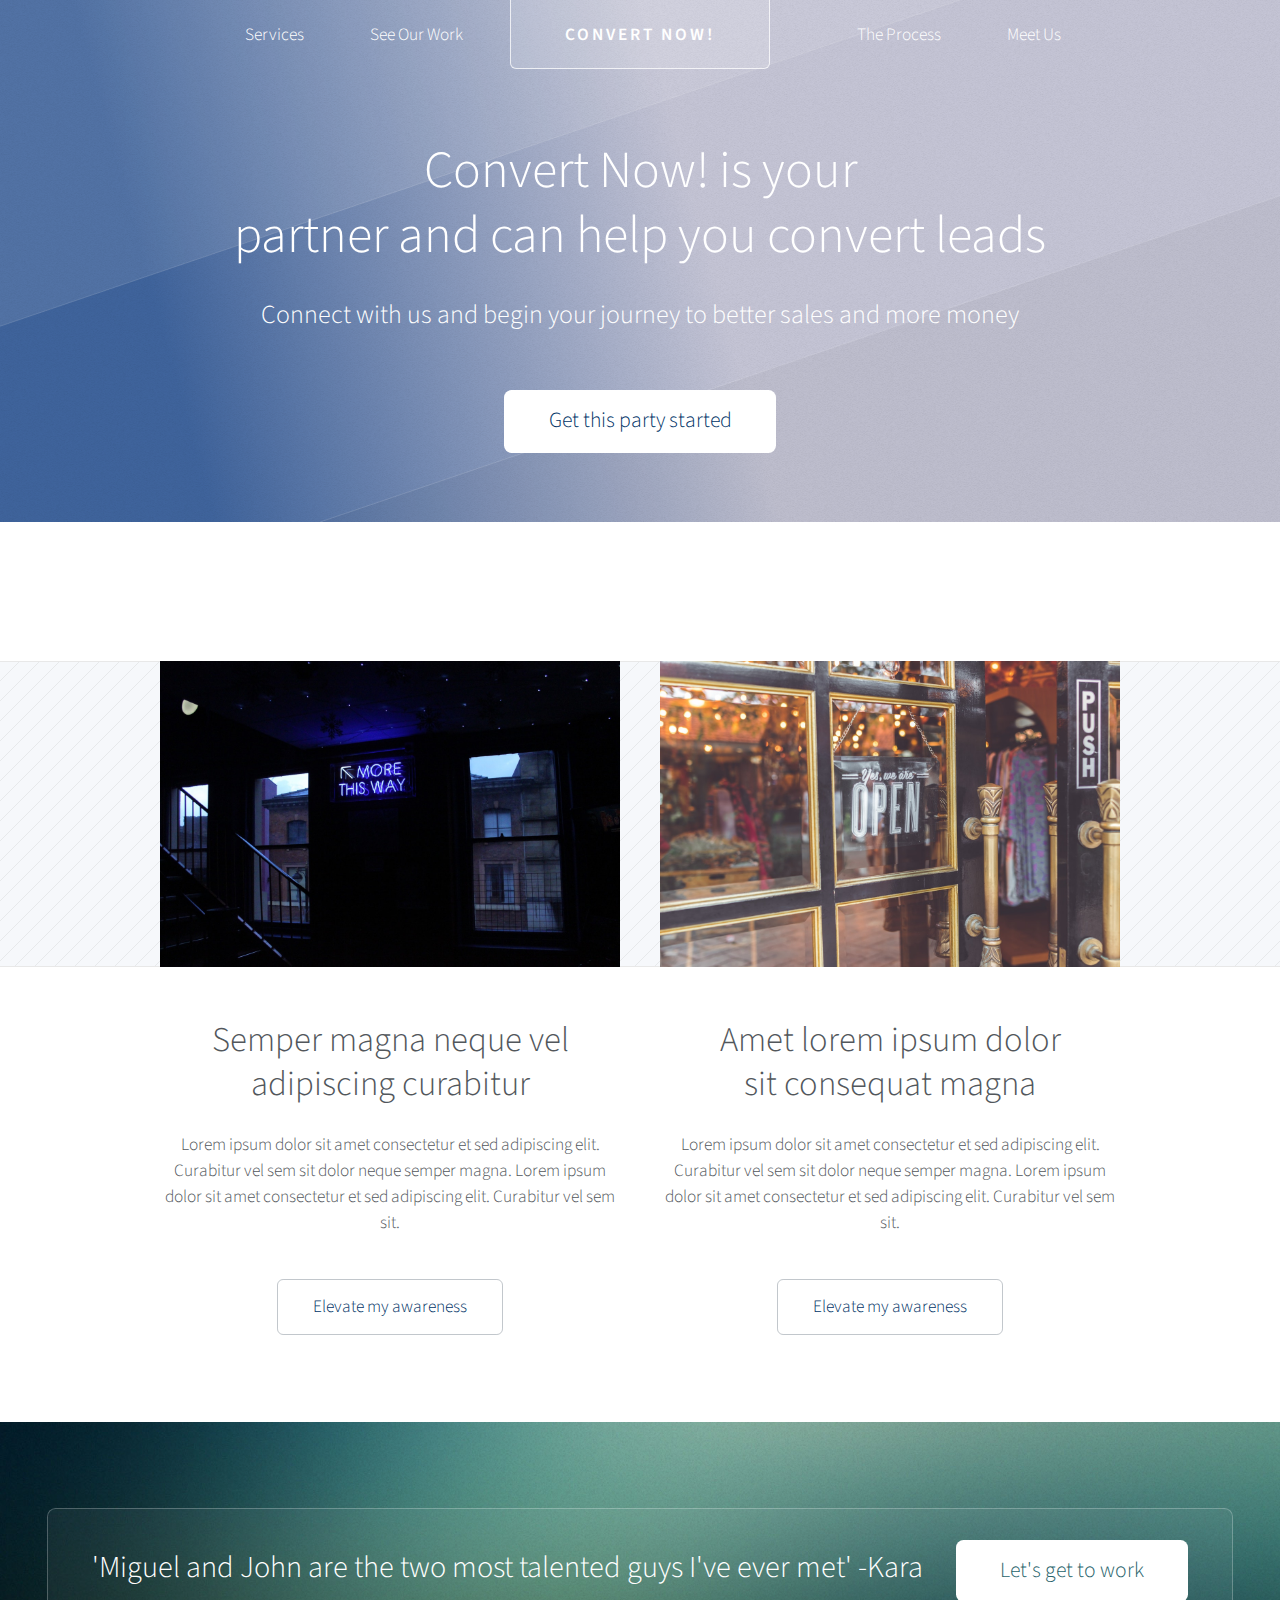
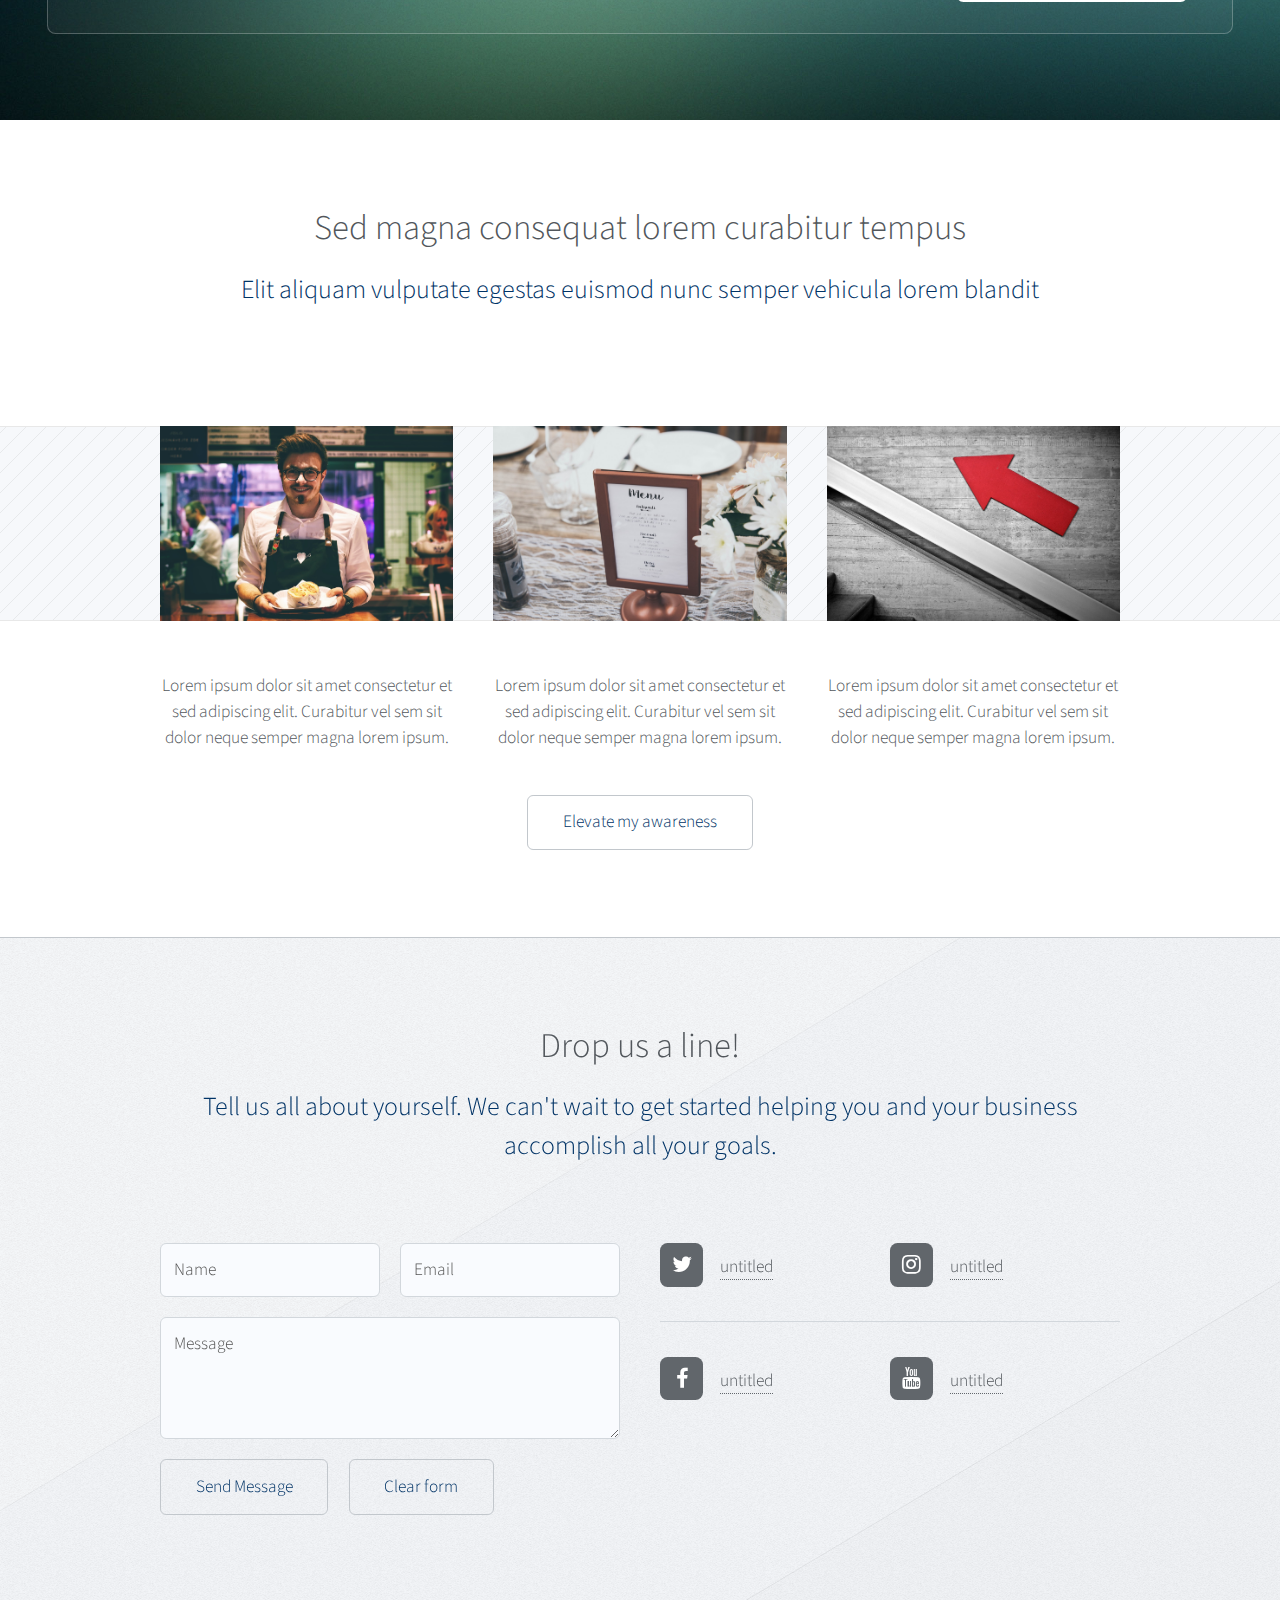
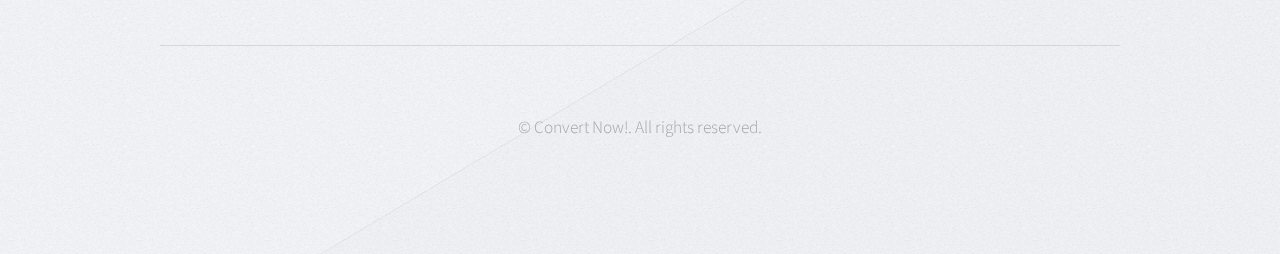
==== index.html @ 965464af "first commit" ====
<!DOCTYPE HTML>
<html>

<head>
	<title>Convert Now!</title>
	<meta charset="utf-8" />
	<meta name="viewport" content="width=device-width, initial-scale=1, user-scalable=no" />
	<link rel="stylesheet" href="assets/css/main.css" />
</head>

<body class="homepage is-preload">
	<div id="page-wrapper">

		<!-- Header -->
		<div id="header-wrapper">
			<div id="header" class="container">

				<!-- Logo -->
				<h1 id="logo"><a href="index.html">Convert Now!</a></h1>

				<!-- Nav -->
				<nav id="nav">
					<ul>
						<li>
							<a href="#">Services</a>
							<ul>
								<li><a href="#">Sales Intervention</a></li>
								<li><a href="#">Websites</a></li>
								<li><a href="#">Spanish Translation and Content</a></li>
								<li>
									<a href="#">Internet Marketing</a>
									<ul>
										<li><a href="#">SEO PPC</a></li>
										<li><a href="#">Google</a></li>
										<li><a href="#">Facebook</a></li>
										<li><a href="#">Instagram</a></li>
									</ul>
								<li><a href="#">Web Consulting</a></li>
						</li>
					</ul>
					</li>
					<li><a href="see-our-work.html">See Our Work</a></li>
					<li class="break"><a href="the-process.html">The Process</a></li>
					<li><a href="meet-us.html">Meet Us</a></li>
					</ul>
				</nav>
			</div>


			<!-- Hero -->
			<section id="hero" class="container">
				<header>
					<h2>Convert Now! is your
						<br />
						partner and can help you convert leads</h2>
				</header>
				<p>Connect with us and begin your journey to better sales and more money</p>
				<ul class="actions">
					<li><a href="#footer" class="button">Get this party started</a></li>
				</ul>
			</section>

		</div>

		<!-- Features 1 -->
		<div class="wrapper">
			<div class="container">
				<div class="row">
					<section class="col-6 col-12-narrower feature">
						<div class="image-wrapper first">
							<a href="#" class="image featured first"><img src="images/morethisway.jpeg" alt="" /></a>
						</div>
						<header>
							<h2>Semper magna neque vel<br />
								adipiscing curabitur</h2>
						</header>
						<p>Lorem ipsum dolor sit amet consectetur et sed adipiscing elit. Curabitur vel
							sem sit dolor neque semper magna. Lorem ipsum dolor sit amet consectetur et sed
							adipiscing elit. Curabitur vel sem sit.</p>
						<ul class="actions">
							<li><a href="#" class="button">Elevate my awareness</a></li>
						</ul>
					</section>
					<section class="col-6 col-12-narrower feature">
						<div class="image-wrapper">
							<a href="#" class="image featured"><img src="images/opensign.jpeg" alt="" /></a>
						</div>
						<header>
							<h2>Amet lorem ipsum dolor<br />
								sit consequat magna</h2>
						</header>
						<p>Lorem ipsum dolor sit amet consectetur et sed adipiscing elit. Curabitur vel
							sem sit dolor neque semper magna. Lorem ipsum dolor sit amet consectetur et sed
							adipiscing elit. Curabitur vel sem sit.</p>
						<ul class="actions">
							<li><a href="#" class="button">Elevate my awareness</a></li>
						</ul>
					</section>
				</div>
			</div>
		</div>

		<!-- Promo -->
		<div id="promo-wrapper">
			<section id="promo">
				<h2>'Miguel and John are the two most talented guys I've ever met' -Kara</h2>
				<a href="#footer" class="button">Let's get to work</a>
			</section>
		</div>

		<!-- Features 2 -->
		<div class="wrapper">
			<section class="container">
				<header class="major">
					<h2>Sed magna consequat lorem curabitur tempus</h2>
					<p>Elit aliquam vulputate egestas euismod nunc semper vehicula lorem blandit</p>
				</header>
				<div class="row features">
					<section class="col-4 col-12-narrower feature">
						<div class="image-wrapper first">
							<a href="#" class="image featured"><img src="images/waiter1.jpeg" alt="" /></a>
						</div>
						<p>Lorem ipsum dolor sit amet consectetur et sed adipiscing elit. Curabitur
							vel sem sit dolor neque semper magna lorem ipsum.</p>
					</section>
					<section class="col-4 col-12-narrower feature">
						<div class="image-wrapper">
							<a href="#" class="image featured"><img src="images/menu11.jpeg" alt="" /></a>
						</div>
						<p>Lorem ipsum dolor sit amet consectetur et sed adipiscing elit. Curabitur
							vel sem sit dolor neque semper magna lorem ipsum.</p>
					</section>
					<section class="col-4 col-12-narrower feature">
						<div class="image-wrapper">
							<a href="#" class="image featured"><img src="images/up222.jpeg" alt="" /></a>
						</div>
						<p>Lorem ipsum dolor sit amet consectetur et sed adipiscing elit. Curabitur
							vel sem sit dolor neque semper magna lorem ipsum.</p>
					</section>
				</div>
				<ul class="actions major">
					<li><a href="#" class="button">Elevate my awareness</a></li>
				</ul>
			</section>
		</div>

		<!-- Footer -->
		<div id="footer-wrapper">
			<div id="footer" class="container">
				<header class="major">
					<h2>Drop us a line!</h2>
					<p>Tell us all about yourself. We can't wait to get started helping you and your business accomplish
						all your goals.</p>
				</header>
				<div class="row">
					<section class="col-6 col-12-narrower">
						<form method="post" action="#">
							<div class="row gtr-50">
								<div class="col-6 col-12-mobile">
									<input name="name" placeholder="Name" type="text" />
								</div>
								<div class="col-6 col-12-mobile">
									<input name="email" placeholder="Email" type="text" />
								</div>
								<div class="col-12">
									<textarea name="message" placeholder="Message"></textarea>
								</div>
								<div class="col-12">
									<ul class="actions">
										<li><input type="submit" value="Send Message" /></li>
										<li><input type="reset" value="Clear form" /></li>
									</ul>
								</div>
							</div>
						</form>
					</section>
					<section class="col-6 col-12-narrower">
						<div class="row gtr-0">
							<ul class="divided icons col-6 col-12-mobile">
								<li class="icon fa-twitter"><a href="#"><span
											class="extra">twitter.com/</span>untitled</a></li>
								<li class="icon fa-facebook"><a href="#"><span
											class="extra">facebook.com/</span>untitled</a></li>
							</ul>
							<ul class="divided icons col-6 col-12-mobile">
								<li class="icon fa-instagram"><a href="#"><span
											class="extra">instagram.com/</span>untitled</a></li>
								<li class="icon fa-youtube"><a href="#"><span
											class="extra">youtube.com/</span>untitled</a></li>
							</ul>
						</div>
					</section>
				</div>
			</div>
			<div id="copyright" class="container">
				<ul class="menu">
					<li>&copy; Convert Now!. All rights reserved.</li>
				</ul>
			</div>
		</div>

	</div>

	<!-- Scripts -->
	<script src="assets/js/jquery.min.js"></script>
	<script src="assets/js/jquery.dropotron.min.js"></script>
	<script src="assets/js/browser.min.js"></script>
	<script src="assets/js/breakpoints.min.js"></script>
	<script src="assets/js/util.js"></script>
	<script src="assets/js/main.js"></script>

</body>

</html>
---- assets/css/main.css ----
@import url("font-awesome.min.css");
@import url("https://fonts.googleapis.com/css?family=Source+Sans+Pro:300,300italic,400,400italic,600");


html, body, div, span, applet, object,
iframe, h1, h2, h3, h4, h5, h6, p, blockquote,
pre, a, abbr, acronym, address, big, cite,
code, del, dfn, em, img, ins, kbd, q, s, samp,
small, strike, strong, sub, sup, tt, var, b,
u, i, center, dl, dt, dd, ol, ul, li, fieldset,
form, label, legend, table, caption, tbody,
tfoot, thead, tr, th, td, article, aside,
canvas, details, embed, figure, figcaption,
footer, header, hgroup, menu, nav, output, ruby,
section, summary, time, mark, audio, video {
	margin: 0;
	padding: 0;
	border: 0;
	font-size: 100%;
	font: inherit;
	vertical-align: baseline;}

article, aside, details, figcaption, figure,
footer, header, hgroup, menu, nav, section {
	display: block;}

body {
	line-height: 1;
}

ol, ul {
	list-style: none;
}

blockquote, q {
	quotes: none;
}

	blockquote:before, blockquote:after, q:before, q:after {
		content: '';
		content: none;
	}

table {
	border-collapse: collapse;
	border-spacing: 0;
}

body {
	-webkit-text-size-adjust: none;
}

mark {
	background-color: transparent;
	color: inherit;
}

input::-moz-focus-inner {
	border: 0;
	padding: 0;
}

input, select, textarea {
	-moz-appearance: none;
	-webkit-appearance: none;
	-ms-appearance: none;
	appearance: none;
}

/* Basic */

	@-ms-viewport {
		width: device-width;
	}

	html {
		box-sizing: border-box;
	}

	*, *:before, *:after {
		box-sizing: inherit;
	}

	body {
		background: #f5f7fa;
		font-family: 'Source Sans Pro', sans-serif;
		font-weight: 300;
		color: #52575c;
		line-height: 1.75em;
		font-size: 14pt;
	}

		body.is-preload *, body.is-preload *:before, body.is-preload *:after {
			-moz-animation: none !important;
			-webkit-animation: none !important;
			-ms-animation: none !important;
			animation: none !important;
			-moz-transition: none !important;
			-webkit-transition: none !important;
			-ms-transition: none !important;
			transition: none !important;
		}

	input, textarea, select {
		font-family: 'Source Sans Pro', sans-serif;
		font-weight: 300;
		color: #52575c;
		line-height: 1.75em;
		font-size: 15pt;
	}

	h1, h2, h3, h4, h5, h6 {
		font-weight: 300;
		color: #52575c;
	}

	h1 a, h2 a, h3 a, h4 a, h5 a, h6 a {
		color: inherit;
		text-decoration: none;
	}

	h2 {
		font-size: 2em;
		line-height: 1.25em;
	}

	h3 {
		font-size: 1.5em;
		line-height: 1.5em;
	}

	a {
		-moz-transition: color 0.25s ease-in-out, border-color 0.25s ease-in-out, background-color 0.25s ease-in-out;
		-webkit-transition: color 0.25s ease-in-out, border-color 0.25s ease-in-out, background-color 0.25s ease-in-out;
		-ms-transition: color 0.25s ease-in-out, border-color 0.25s ease-in-out, background-color 0.25s ease-in-out;
		transition: color 0.25s ease-in-out, border-color 0.25s ease-in-out, background-color 0.25s ease-in-out;
		color: inherit;
		text-decoration: none;
		border-bottom: dotted 1px #62676c;
	}

		a:hover {
			color: #f35858;
			border-bottom-color: rgba(255, 255, 255, 0);
		}

	strong, b {
		font-weight: 400;
		color: #42474c;
	}

	em, i {
		font-style: italic;
	}

	sub {
		position: relative;
		top: 0.5em;
		font-size: 0.8em;
	}

	sup {
		position: relative;
		top: -0.5em;
		font-size: 0.8em;
	}

	hr {
		border: 0;
		border-top: solid 1px #c2c7cc;
	}

	blockquote {
		border-left: solid 0.5em #c2c7cc;
		padding: 1em 0 1em 2em;
		font-style: italic;
	}

	p, ul, ol, dl, table {
		margin-bottom: 1.5em;
	}

	br.clear {
		clear: both;
	}

	.features {
		margin-bottom: 1.5em;
	}

	.feature {
		text-align: center;
	}

/* Sections/Article */

	section, article {
		margin-bottom: 3em;
	}

	section > :last-child,
	article > :last-child,
	section:last-child,
	article:last-child {
		margin-bottom: 0;
	}

	.row > section, .row > article {
		margin-bottom: 0;
	}

	header {
		margin-bottom: 1.5em;
	}

		header > p {
			display: block;
			color: #003366;
			padding: 0.75em 0 1em 0;
			font-size: 1.5em;
			line-height: 1.5em;
		}

		header.major {
			text-align: center;
		}

/* Container */

	.container {
		margin: 0 auto;
		max-width: 100%;
		width: 1200px;
	}

		@media screen and (max-width: 1280px) {

			.container {
				width: 960px;
			}

		}

		@media screen and (max-width: 1080px) {

			.container {
				width: 100%;
			}

		}

		@media screen and (max-width: 820px) {

			.container {
				width: 100%;
			}

		}

		@media screen and (max-width: 736px) {

			.container {
				width: 100%;
			}

		}

		@media screen and (max-width: 480px) {

			.container {
				width: 100%;
			}

		}

/* Row */

	.row {
		display: flex;
		flex-wrap: wrap;
		box-sizing: border-box;
		align-items: stretch;
	}

		.row > * {
			box-sizing: border-box;
		}

		.row.gtr-uniform > * > :last-child {
			margin-bottom: 0;
		}

		.row.aln-left {
			justify-content: flex-start;
		}

		.row.aln-center {
			justify-content: center;
		}

		.row.aln-right {
			justify-content: flex-end;
		}

		.row.aln-top {
			align-items: flex-start;
		}

		.row.aln-middle {
			align-items: center;
		}

		.row.aln-bottom {
			align-items: flex-end;
		}

		.row > .imp {
			order: -1;
		}

		.row > .col-1 {
			width: 8.3333333333%;
		}

		.row > .off-1 {
			margin-left: 8.3333333333%;
		}

		.row > .col-2 {
			width: 16.6666666667%;
		}

		.row > .off-2 {
			margin-left: 16.6666666667%;
		}

		.row > .col-3 {
			width: 25%;
		}

		.row > .off-3 {
			margin-left: 25%;
		}

		.row > .col-4 {
			width: 33.3333333333%;
		}

		.row > .off-4 {
			margin-left: 33.3333333333%;
		}

		.row > .col-5 {
			width: 41.6666666667%;
		}

		.row > .off-5 {
			margin-left: 41.6666666667%;
		}

		.row > .col-6 {
			width: 50%;
		}

		.row > .off-6 {
			margin-left: 50%;
		}

		.row > .col-7 {
			width: 58.3333333333%;
		}

		.row > .off-7 {
			margin-left: 58.3333333333%;
		}

		.row > .col-8 {
			width: 66.6666666667%;
		}

		.row > .off-8 {
			margin-left: 66.6666666667%;
		}

		.row > .col-9 {
			width: 75%;
		}

		.row > .off-9 {
			margin-left: 75%;
		}

		.row > .col-10 {
			width: 83.3333333333%;
		}

		.row > .off-10 {
			margin-left: 83.3333333333%;
		}

		.row > .col-11 {
			width: 91.6666666667%;
		}

		.row > .off-11 {
			margin-left: 91.6666666667%;
		}

		.row > .col-12 {
			width: 100%;
		}

		.row > .off-12 {
			margin-left: 100%;
		}

		.row.gtr-0 {
			margin-top: 0px;
			margin-left: 0px;
		}

			.row.gtr-0 > * {
				padding: 0px 0 0 0px;
			}

			.row.gtr-0.gtr-uniform {
				margin-top: 0px;
			}

				.row.gtr-0.gtr-uniform > * {
					padding-top: 0px;
				}

		.row.gtr-25 {
			margin-top: -12.5px;
			margin-left: -12.5px;
		}

			.row.gtr-25 > * {
				padding: 12.5px 0 0 12.5px;
			}

			.row.gtr-25.gtr-uniform {
				margin-top: -12.5px;
			}

				.row.gtr-25.gtr-uniform > * {
					padding-top: 12.5px;
				}

		.row.gtr-50 {
			margin-top: -25px;
			margin-left: -25px;
		}

			.row.gtr-50 > * {
				padding: 25px 0 0 25px;
			}

			.row.gtr-50.gtr-uniform {
				margin-top: -25px;
			}

				.row.gtr-50.gtr-uniform > * {
					padding-top: 25px;
				}

		.row {
			margin-top: -50px;
			margin-left: -50px;
		}

			.row > * {
				padding: 50px 0 0 50px;
			}

			.row.gtr-uniform {
				margin-top: -50px;
			}

				.row.gtr-uniform > * {
					padding-top: 50px;
				}

		.row.gtr-150 {
			margin-top: -75px;
			margin-left: -75px;
		}

			.row.gtr-150 > * {
				padding: 75px 0 0 75px;
			}

			.row.gtr-150.gtr-uniform {
				margin-top: -75px;
			}

				.row.gtr-150.gtr-uniform > * {
					padding-top: 75px;
				}

		.row.gtr-200 {
			margin-top: -100px;
			margin-left: -100px;
		}

			.row.gtr-200 > * {
				padding: 100px 0 0 100px;
			}

			.row.gtr-200.gtr-uniform {
				margin-top: -100px;
			}

				.row.gtr-200.gtr-uniform > * {
					padding-top: 100px;
				}

		@media screen and (max-width: 1280px) {

			.row {
				display: flex;
				flex-wrap: wrap;
				box-sizing: border-box;
				align-items: stretch;
			}

				.row > * {
					box-sizing: border-box;
				}

				.row.gtr-uniform > * > :last-child {
					margin-bottom: 0;
				}

				.row.aln-left {
					justify-content: flex-start;
				}

				.row.aln-center {
					justify-content: center;
				}

				.row.aln-right {
					justify-content: flex-end;
				}

				.row.aln-top {
					align-items: flex-start;
				}

				.row.aln-middle {
					align-items: center;
				}

				.row.aln-bottom {
					align-items: flex-end;
				}

				.row > .imp-normal {
					order: -1;
				}

				.row > .col-1-normal {
					width: 8.3333333333%;
				}

				.row > .off-1-normal {
					margin-left: 8.3333333333%;
				}

				.row > .col-2-normal {
					width: 16.6666666667%;
				}

				.row > .off-2-normal {
					margin-left: 16.6666666667%;
				}

				.row > .col-3-normal {
					width: 25%;
				}

				.row > .off-3-normal {
					margin-left: 25%;
				}

				.row > .col-4-normal {
					width: 33.3333333333%;
				}

				.row > .off-4-normal {
					margin-left: 33.3333333333%;
				}

				.row > .col-5-normal {
					width: 41.6666666667%;
				}

				.row > .off-5-normal {
					margin-left: 41.6666666667%;
				}

				.row > .col-6-normal {
					width: 50%;
				}

				.row > .off-6-normal {
					margin-left: 50%;
				}

				.row > .col-7-normal {
					width: 58.3333333333%;
				}

				.row > .off-7-normal {
					margin-left: 58.3333333333%;
				}

				.row > .col-8-normal {
					width: 66.6666666667%;
				}

				.row > .off-8-normal {
					margin-left: 66.6666666667%;
				}

				.row > .col-9-normal {
					width: 75%;
				}

				.row > .off-9-normal {
					margin-left: 75%;
				}

				.row > .col-10-normal {
					width: 83.3333333333%;
				}

				.row > .off-10-normal {
					margin-left: 83.3333333333%;
				}

				.row > .col-11-normal {
					width: 91.6666666667%;
				}

				.row > .off-11-normal {
					margin-left: 91.6666666667%;
				}

				.row > .col-12-normal {
					width: 100%;
				}

				.row > .off-12-normal {
					margin-left: 100%;
				}

				.row.gtr-0 {
					margin-top: 0px;
					margin-left: 0px;
				}

					.row.gtr-0 > * {
						padding: 0px 0 0 0px;
					}

					.row.gtr-0.gtr-uniform {
						margin-top: 0px;
					}

						.row.gtr-0.gtr-uniform > * {
							padding-top: 0px;
						}

				.row.gtr-25 {
					margin-top: -10px;
					margin-left: -10px;
				}

					.row.gtr-25 > * {
						padding: 10px 0 0 10px;
					}

					.row.gtr-25.gtr-uniform {
						margin-top: -10px;
					}

						.row.gtr-25.gtr-uniform > * {
							padding-top: 10px;
						}

				.row.gtr-50 {
					margin-top: -20px;
					margin-left: -20px;
				}

					.row.gtr-50 > * {
						padding: 20px 0 0 20px;
					}

					.row.gtr-50.gtr-uniform {
						margin-top: -20px;
					}

						.row.gtr-50.gtr-uniform > * {
							padding-top: 20px;
						}

				.row {
					margin-top: -40px;
					margin-left: -40px;
				}

					.row > * {
						padding: 40px 0 0 40px;
					}

					.row.gtr-uniform {
						margin-top: -40px;
					}

						.row.gtr-uniform > * {
							padding-top: 40px;
						}

				.row.gtr-150 {
					margin-top: -60px;
					margin-left: -60px;
				}

					.row.gtr-150 > * {
						padding: 60px 0 0 60px;
					}

					.row.gtr-150.gtr-uniform {
						margin-top: -60px;
					}

						.row.gtr-150.gtr-uniform > * {
							padding-top: 60px;
						}

				.row.gtr-200 {
					margin-top: -80px;
					margin-left: -80px;
				}

					.row.gtr-200 > * {
						padding: 80px 0 0 80px;
					}

					.row.gtr-200.gtr-uniform {
						margin-top: -80px;
					}

						.row.gtr-200.gtr-uniform > * {
							padding-top: 80px;
						}

		}

		@media screen and (max-width: 1080px) {

			.row {
				display: flex;
				flex-wrap: wrap;
				box-sizing: border-box;
				align-items: stretch;
			}

				.row > * {
					box-sizing: border-box;
				}

				.row.gtr-uniform > * > :last-child {
					margin-bottom: 0;
				}

				.row.aln-left {
					justify-content: flex-start;
				}

				.row.aln-center {
					justify-content: center;
				}

				.row.aln-right {
					justify-content: flex-end;
				}

				.row.aln-top {
					align-items: flex-start;
				}

				.row.aln-middle {
					align-items: center;
				}

				.row.aln-bottom {
					align-items: flex-end;
				}

				.row > .imp-narrow {
					order: -1;
				}

				.row > .col-1-narrow {
					width: 8.3333333333%;
				}

				.row > .off-1-narrow {
					margin-left: 8.3333333333%;
				}

				.row > .col-2-narrow {
					width: 16.6666666667%;
				}

				.row > .off-2-narrow {
					margin-left: 16.6666666667%;
				}

				.row > .col-3-narrow {
					width: 25%;
				}

				.row > .off-3-narrow {
					margin-left: 25%;
				}

				.row > .col-4-narrow {
					width: 33.3333333333%;
				}

				.row > .off-4-narrow {
					margin-left: 33.3333333333%;
				}

				.row > .col-5-narrow {
					width: 41.6666666667%;
				}

				.row > .off-5-narrow {
					margin-left: 41.6666666667%;
				}

				.row > .col-6-narrow {
					width: 50%;
				}

				.row > .off-6-narrow {
					margin-left: 50%;
				}

				.row > .col-7-narrow {
					width: 58.3333333333%;
				}

				.row > .off-7-narrow {
					margin-left: 58.3333333333%;
				}

				.row > .col-8-narrow {
					width: 66.6666666667%;
				}

				.row > .off-8-narrow {
					margin-left: 66.6666666667%;
				}

				.row > .col-9-narrow {
					width: 75%;
				}

				.row > .off-9-narrow {
					margin-left: 75%;
				}

				.row > .col-10-narrow {
					width: 83.3333333333%;
				}

				.row > .off-10-narrow {
					margin-left: 83.3333333333%;
				}

				.row > .col-11-narrow {
					width: 91.6666666667%;
				}

				.row > .off-11-narrow {
					margin-left: 91.6666666667%;
				}

				.row > .col-12-narrow {
					width: 100%;
				}

				.row > .off-12-narrow {
					margin-left: 100%;
				}

				.row.gtr-0 {
					margin-top: 0px;
					margin-left: 0px;
				}

					.row.gtr-0 > * {
						padding: 0px 0 0 0px;
					}

					.row.gtr-0.gtr-uniform {
						margin-top: 0px;
					}

						.row.gtr-0.gtr-uniform > * {
							padding-top: 0px;
						}

				.row.gtr-25 {
					margin-top: -10px;
					margin-left: -10px;
				}

					.row.gtr-25 > * {
						padding: 10px 0 0 10px;
					}

					.row.gtr-25.gtr-uniform {
						margin-top: -10px;
					}

						.row.gtr-25.gtr-uniform > * {
							padding-top: 10px;
						}

				.row.gtr-50 {
					margin-top: -20px;
					margin-left: -20px;
				}

					.row.gtr-50 > * {
						padding: 20px 0 0 20px;
					}

					.row.gtr-50.gtr-uniform {
						margin-top: -20px;
					}

						.row.gtr-50.gtr-uniform > * {
							padding-top: 20px;
						}

				.row {
					margin-top: -40px;
					margin-left: -40px;
				}

					.row > * {
						padding: 40px 0 0 40px;
					}

					.row.gtr-uniform {
						margin-top: -40px;
					}

						.row.gtr-uniform > * {
							padding-top: 40px;
						}

				.row.gtr-150 {
					margin-top: -60px;
					margin-left: -60px;
				}

					.row.gtr-150 > * {
						padding: 60px 0 0 60px;
					}

					.row.gtr-150.gtr-uniform {
						margin-top: -60px;
					}

						.row.gtr-150.gtr-uniform > * {
							padding-top: 60px;
						}

				.row.gtr-200 {
					margin-top: -80px;
					margin-left: -80px;
				}

					.row.gtr-200 > * {
						padding: 80px 0 0 80px;
					}

					.row.gtr-200.gtr-uniform {
						margin-top: -80px;
					}

						.row.gtr-200.gtr-uniform > * {
							padding-top: 80px;
						}

		}

		@media screen and (max-width: 820px) {

			.row {
				display: flex;
				flex-wrap: wrap;
				box-sizing: border-box;
				align-items: stretch;
			}

				.row > * {
					box-sizing: border-box;
				}

				.row.gtr-uniform > * > :last-child {
					margin-bottom: 0;
				}

				.row.aln-left {
					justify-content: flex-start;
				}

				.row.aln-center {
					justify-content: center;
				}

				.row.aln-right {
					justify-content: flex-end;
				}

				.row.aln-top {
					align-items: flex-start;
				}

				.row.aln-middle {
					align-items: center;
				}

				.row.aln-bottom {
					align-items: flex-end;
				}

				.row > .imp-narrower {
					order: -1;
				}

				.row > .col-1-narrower {
					width: 8.3333333333%;
				}

				.row > .off-1-narrower {
					margin-left: 8.3333333333%;
				}

				.row > .col-2-narrower {
					width: 16.6666666667%;
				}

				.row > .off-2-narrower {
					margin-left: 16.6666666667%;
				}

				.row > .col-3-narrower {
					width: 25%;
				}

				.row > .off-3-narrower {
					margin-left: 25%;
				}

				.row > .col-4-narrower {
					width: 33.3333333333%;
				}

				.row > .off-4-narrower {
					margin-left: 33.3333333333%;
				}

				.row > .col-5-narrower {
					width: 41.6666666667%;
				}

				.row > .off-5-narrower {
					margin-left: 41.6666666667%;
				}

				.row > .col-6-narrower {
					width: 50%;
				}

				.row > .off-6-narrower {
					margin-left: 50%;
				}

				.row > .col-7-narrower {
					width: 58.3333333333%;
				}

				.row > .off-7-narrower {
					margin-left: 58.3333333333%;
				}

				.row > .col-8-narrower {
					width: 66.6666666667%;
				}

				.row > .off-8-narrower {
					margin-left: 66.6666666667%;
				}

				.row > .col-9-narrower {
					width: 75%;
				}

				.row > .off-9-narrower {
					margin-left: 75%;
				}

				.row > .col-10-narrower {
					width: 83.3333333333%;
				}

				.row > .off-10-narrower {
					margin-left: 83.3333333333%;
				}

				.row > .col-11-narrower {
					width: 91.6666666667%;
				}

				.row > .off-11-narrower {
					margin-left: 91.6666666667%;
				}

				.row > .col-12-narrower {
					width: 100%;
				}

				.row > .off-12-narrower {
					margin-left: 100%;
				}

				.row.gtr-0 {
					margin-top: 0px;
					margin-left: 0px;
				}

					.row.gtr-0 > * {
						padding: 0px 0 0 0px;
					}

					.row.gtr-0.gtr-uniform {
						margin-top: 0px;
					}

						.row.gtr-0.gtr-uniform > * {
							padding-top: 0px;
						}

				.row.gtr-25 {
					margin-top: -7.5px;
					margin-left: -7.5px;
				}

					.row.gtr-25 > * {
						padding: 7.5px 0 0 7.5px;
					}

					.row.gtr-25.gtr-uniform {
						margin-top: -7.5px;
					}

						.row.gtr-25.gtr-uniform > * {
							padding-top: 7.5px;
						}

				.row.gtr-50 {
					margin-top: -15px;
					margin-left: -15px;
				}

					.row.gtr-50 > * {
						padding: 15px 0 0 15px;
					}

					.row.gtr-50.gtr-uniform {
						margin-top: -15px;
					}

						.row.gtr-50.gtr-uniform > * {
							padding-top: 15px;
						}

				.row {
					margin-top: -30px;
					margin-left: -30px;
				}

					.row > * {
						padding: 30px 0 0 30px;
					}

					.row.gtr-uniform {
						margin-top: -30px;
					}

						.row.gtr-uniform > * {
							padding-top: 30px;
						}

				.row.gtr-150 {
					margin-top: -45px;
					margin-left: -45px;
				}

					.row.gtr-150 > * {
						padding: 45px 0 0 45px;
					}

					.row.gtr-150.gtr-uniform {
						margin-top: -45px;
					}

						.row.gtr-150.gtr-uniform > * {
							padding-top: 45px;
						}

				.row.gtr-200 {
					margin-top: -60px;
					margin-left: -60px;
				}

					.row.gtr-200 > * {
						padding: 60px 0 0 60px;
					}

					.row.gtr-200.gtr-uniform {
						margin-top: -60px;
					}

						.row.gtr-200.gtr-uniform > * {
							padding-top: 60px;
						}

		}

		@media screen and (max-width: 736px) {

			.row {
				display: flex;
				flex-wrap: wrap;
				box-sizing: border-box;
				align-items: stretch;
			}

				.row > * {
					box-sizing: border-box;
				}

				.row.gtr-uniform > * > :last-child {
					margin-bottom: 0;
				}

				.row.aln-left {
					justify-content: flex-start;
				}

				.row.aln-center {
					justify-content: center;
				}

				.row.aln-right {
					justify-content: flex-end;
				}

				.row.aln-top {
					align-items: flex-start;
				}

				.row.aln-middle {
					align-items: center;
				}

				.row.aln-bottom {
					align-items: flex-end;
				}

				.row > .imp-mobile {
					order: -1;
				}

				.row > .col-1-mobile {
					width: 8.3333333333%;
				}

				.row > .off-1-mobile {
					margin-left: 8.3333333333%;
				}

				.row > .col-2-mobile {
					width: 16.6666666667%;
				}

				.row > .off-2-mobile {
					margin-left: 16.6666666667%;
				}

				.row > .col-3-mobile {
					width: 25%;
				}

				.row > .off-3-mobile {
					margin-left: 25%;
				}

				.row > .col-4-mobile {
					width: 33.3333333333%;
				}

				.row > .off-4-mobile {
					margin-left: 33.3333333333%;
				}

				.row > .col-5-mobile {
					width: 41.6666666667%;
				}

				.row > .off-5-mobile {
					margin-left: 41.6666666667%;
				}

				.row > .col-6-mobile {
					width: 50%;
				}

				.row > .off-6-mobile {
					margin-left: 50%;
				}

				.row > .col-7-mobile {
					width: 58.3333333333%;
				}

				.row > .off-7-mobile {
					margin-left: 58.3333333333%;
				}

				.row > .col-8-mobile {
					width: 66.6666666667%;
				}

				.row > .off-8-mobile {
					margin-left: 66.6666666667%;
				}

				.row > .col-9-mobile {
					width: 75%;
				}

				.row > .off-9-mobile {
					margin-left: 75%;
				}

				.row > .col-10-mobile {
					width: 83.3333333333%;
				}

				.row > .off-10-mobile {
					margin-left: 83.3333333333%;
				}

				.row > .col-11-mobile {
					width: 91.6666666667%;
				}

				.row > .off-11-mobile {
					margin-left: 91.6666666667%;
				}

				.row > .col-12-mobile {
					width: 100%;
				}

				.row > .off-12-mobile {
					margin-left: 100%;
				}

				.row.gtr-0 {
					margin-top: 0px;
					margin-left: 0px;
				}

					.row.gtr-0 > * {
						padding: 0px 0 0 0px;
					}

					.row.gtr-0.gtr-uniform {
						margin-top: 0px;
					}

						.row.gtr-0.gtr-uniform > * {
							padding-top: 0px;
						}

				.row.gtr-25 {
					margin-top: -5px;
					margin-left: -5px;
				}

					.row.gtr-25 > * {
						padding: 5px 0 0 5px;
					}

					.row.gtr-25.gtr-uniform {
						margin-top: -5px;
					}

						.row.gtr-25.gtr-uniform > * {
							padding-top: 5px;
						}

				.row.gtr-50 {
					margin-top: -10px;
					margin-left: -10px;
				}

					.row.gtr-50 > * {
						padding: 10px 0 0 10px;
					}

					.row.gtr-50.gtr-uniform {
						margin-top: -10px;
					}

						.row.gtr-50.gtr-uniform > * {
							padding-top: 10px;
						}

				.row {
					margin-top: -20px;
					margin-left: -20px;
				}

					.row > * {
						padding: 20px 0 0 20px;
					}

					.row.gtr-uniform {
						margin-top: -20px;
					}

						.row.gtr-uniform > * {
							padding-top: 20px;
						}

				.row.gtr-150 {
					margin-top: -30px;
					margin-left: -30px;
				}

					.row.gtr-150 > * {
						padding: 30px 0 0 30px;
					}

					.row.gtr-150.gtr-uniform {
						margin-top: -30px;
					}

						.row.gtr-150.gtr-uniform > * {
							padding-top: 30px;
						}

				.row.gtr-200 {
					margin-top: -40px;
					margin-left: -40px;
				}

					.row.gtr-200 > * {
						padding: 40px 0 0 40px;
					}

					.row.gtr-200.gtr-uniform {
						margin-top: -40px;
					}

						.row.gtr-200.gtr-uniform > * {
							padding-top: 40px;
						}

		}

		@media screen and (max-width: 480px) {

			.row {
				display: flex;
				flex-wrap: wrap;
				box-sizing: border-box;
				align-items: stretch;
			}

				.row > * {
					box-sizing: border-box;
				}

				.row.gtr-uniform > * > :last-child {
					margin-bottom: 0;
				}

				.row.aln-left {
					justify-content: flex-start;
				}

				.row.aln-center {
					justify-content: center;
				}

				.row.aln-right {
					justify-content: flex-end;
				}

				.row.aln-top {
					align-items: flex-start;
				}

				.row.aln-middle {
					align-items: center;
				}

				.row.aln-bottom {
					align-items: flex-end;
				}

				.row > .imp-mobilep {
					order: -1;
				}

				.row > .col-1-mobilep {
					width: 8.3333333333%;
				}

				.row > .off-1-mobilep {
					margin-left: 8.3333333333%;
				}

				.row > .col-2-mobilep {
					width: 16.6666666667%;
				}

				.row > .off-2-mobilep {
					margin-left: 16.6666666667%;
				}

				.row > .col-3-mobilep {
					width: 25%;
				}

				.row > .off-3-mobilep {
					margin-left: 25%;
				}

				.row > .col-4-mobilep {
					width: 33.3333333333%;
				}

				.row > .off-4-mobilep {
					margin-left: 33.3333333333%;
				}

				.row > .col-5-mobilep {
					width: 41.6666666667%;
				}

				.row > .off-5-mobilep {
					margin-left: 41.6666666667%;
				}

				.row > .col-6-mobilep {
					width: 50%;
				}

				.row > .off-6-mobilep {
					margin-left: 50%;
				}

				.row > .col-7-mobilep {
					width: 58.3333333333%;
				}

				.row > .off-7-mobilep {
					margin-left: 58.3333333333%;
				}

				.row > .col-8-mobilep {
					width: 66.6666666667%;
				}

				.row > .off-8-mobilep {
					margin-left: 66.6666666667%;
				}

				.row > .col-9-mobilep {
					width: 75%;
				}

				.row > .off-9-mobilep {
					margin-left: 75%;
				}

				.row > .col-10-mobilep {
					width: 83.3333333333%;
				}

				.row > .off-10-mobilep {
					margin-left: 83.3333333333%;
				}

				.row > .col-11-mobilep {
					width: 91.6666666667%;
				}

				.row > .off-11-mobilep {
					margin-left: 91.6666666667%;
				}

				.row > .col-12-mobilep {
					width: 100%;
				}

				.row > .off-12-mobilep {
					margin-left: 100%;
				}

				.row.gtr-0 {
					margin-top: 0px;
					margin-left: 0px;
				}

					.row.gtr-0 > * {
						padding: 0px 0 0 0px;
					}

					.row.gtr-0.gtr-uniform {
						margin-top: 0px;
					}

						.row.gtr-0.gtr-uniform > * {
							padding-top: 0px;
						}

				.row.gtr-25 {
					margin-top: -5px;
					margin-left: -5px;
				}

					.row.gtr-25 > * {
						padding: 5px 0 0 5px;
					}

					.row.gtr-25.gtr-uniform {
						margin-top: -5px;
					}

						.row.gtr-25.gtr-uniform > * {
							padding-top: 5px;
						}

				.row.gtr-50 {
					margin-top: -10px;
					margin-left: -10px;
				}

					.row.gtr-50 > * {
						padding: 10px 0 0 10px;
					}

					.row.gtr-50.gtr-uniform {
						margin-top: -10px;
					}

						.row.gtr-50.gtr-uniform > * {
							padding-top: 10px;
						}

				.row {
					margin-top: -20px;
					margin-left: -20px;
				}

					.row > * {
						padding: 20px 0 0 20px;
					}

					.row.gtr-uniform {
						margin-top: -20px;
					}

						.row.gtr-uniform > * {
							padding-top: 20px;
						}

				.row.gtr-150 {
					margin-top: -30px;
					margin-left: -30px;
				}

					.row.gtr-150 > * {
						padding: 30px 0 0 30px;
					}

					.row.gtr-150.gtr-uniform {
						margin-top: -30px;
					}

						.row.gtr-150.gtr-uniform > * {
							padding-top: 30px;
						}

				.row.gtr-200 {
					margin-top: -40px;
					margin-left: -40px;
				}

					.row.gtr-200 > * {
						padding: 40px 0 0 40px;
					}

					.row.gtr-200.gtr-uniform {
						margin-top: -40px;
					}

						.row.gtr-200.gtr-uniform > * {
							padding-top: 40px;
						}

		}

/* Image */

	.image {
		-moz-transition: opacity 0.25s ease-in-out;
		-webkit-transition: opacity 0.25s ease-in-out;
		-ms-transition: opacity 0.25s ease-in-out;
		transition: opacity 0.25s ease-in-out;
		display: inline-block;
		outline: 0;
		border: 0;
	}

		.image img {
			display: block;
			width: 100%;
		}

		.image.fit {
			display: block;
			width: 100%;
		}

		.image.featured {
			display: block;
			width: 100%;
			margin: 3em 0 3em 0;
		}

		.image.left {
			float: left;
			margin: 0 2em 2em 0;
		}

		.image.centered {
			display: block;
			margin: 0 0 3em 0;
		}

			.image.centered img {
				margin: 0 auto;
				width: auto;
			}

	a.image:hover {
		opacity: 0.85;
	}

/* List */

	ul {
		list-style: disc;
		padding-left: 1em;
	}

		ul li {
			padding-left: 0.5em;
		}

	ol {
		list-style: decimal;
		padding-left: 1.25em;
	}

		ol li {
			padding-left: 0.25em;
		}

/* Actions */

	ul.actions {
		padding-top: 1em;
		list-style: none;
		padding-left: 0;
		color: #003366;
	}

		ul.actions.major {
			text-align: center;
		}

		ul.actions li {
			display: inline-block;
			margin-left: 1em;
			padding-left: 0;
		}

			ul.actions li:first-child {
				margin-left: 0;
			}

/* Divided */

	ul.divided {
		list-style: none;
		padding-left: 0;
	}

		ul.divided li {
			border-top: solid 1px #d2d7dc;
			padding-top: 2em;
			margin-top: 2em;
			padding-left: 0;
		}

			ul.divided li:first-child {
				padding-top: 0;
				margin-top: 0;
				border-top: 0;
			}

/* Icons */

	ul.icons {
		list-style: none;
		padding-left: 0;
	}

		ul.icons li {
			padding-left: 0;
		}

			ul.icons li:before {
				display: inline-block;
				color: #fff;
				background: #61666b;
				width: 2em;
				height: 2em;
				border-radius: 0.35em;
				text-align: center;
				line-height: 2em;
				margin-right: 0.75em;
			}

/* Menu */

	ul.menu {
		list-style: none;
		padding-left: 0;
	}

		ul.menu li {
			display: inline-block;
			border-left: solid 1px #d2d7dc;
			padding-left: 1em;
			margin-left: 1em;
		}

			ul.menu li:first-child {
				border-left: 0;
				padding-left: 0;
				margin-left: 0;
			}

/* Form */

	form .actions {
		padding-top: 0;
	}

	form label {
		display: block;
		font-weight: 300;
		color: #52575c;
		margin: 0 0 0.5em 0;
	}

	form input[type="text"],
	form input[type="email"],
	form input[type="password"],
	form select,
	form textarea {
		-moz-transition: background-color 0.25s ease-in-out;
		-webkit-transition: background-color 0.25s ease-in-out;
		-ms-transition: background-color 0.25s ease-in-out;
		transition: background-color 0.25s ease-in-out;
		-webkit-appearance: none;
		display: block;
		background: #f9fbfe;
		border: solid 1px #d2d7dc;
		border-radius: 0.35em;
		width: 100%;
		line-height: 1.5em;
		padding: 0.75em;
	}

		form input[type="text"]:focus,
		form input[type="email"]:focus,
		form input[type="password"]:focus,
		form select:focus,
		form textarea:focus {
			background: #fff;
		}

	form textarea {
		min-height: 7em;
	}

	form ::-webkit-input-placeholder {
		color: #555 !important;
	}

	form :-moz-placeholder {
		color: #555 !important;
	}

	form ::-moz-placeholder {
		color: #555 !important;
	}

	form :-ms-input-placeholder {
		color: #555 !important;
	}

	form ::-moz-focus-inner {
		border: 0;
	}

/* Table */

	table {
		width: 100%;
	}

		table.default {
			width: 100%;
		}

			table.default tbody tr {
				border-top: solid 1px #D2D7DC;
			}

				table.default tbody tr:nth-child(2n+1) {
					background: #f9fbfe;
				}

			table.default td {
				padding: 0.5em 1em 0.5em 1em;
			}

			table.default th {
				text-align: left;
				font-weight: 400;
				padding: 0.5em 1em 0.5em 1em;
			}

			table.default tfoot {
				border-top: solid 1px #D2D7DC;
			}

/* Button */

	input[type="button"],
	input[type="submit"],
	input[type="reset"],
	button,
	.button {
		-moz-transition: color 0.25s ease-in-out, border-color 0.25s ease-in-out, background-color 0.25s ease-in-out;
		-webkit-transition: color 0.25s ease-in-out, border-color 0.25s ease-in-out, background-color 0.25s ease-in-out;
		-ms-transition: color 0.25s ease-in-out, border-color 0.25s ease-in-out, background-color 0.25s ease-in-out;
		transition: color 0.25s ease-in-out, border-color 0.25s ease-in-out, background-color 0.25s ease-in-out;
		display: inline-block;
		color: inherit;
		background: none;
		text-decoration: none;
		border: solid 1px #c2c7cc;
		border-radius: 0.35em;
		padding: 0.8em 2em 0.8em 2em;
		cursor: pointer;
		outline: 0;
	}

		input[type="button"]:hover,
		input[type="submit"]:hover,
		input[type="reset"]:hover,
		button:hover,
		.button:hover {
			color: #;
			border-color: rgba(243, 88, 88, 0.5);
		}

/* Icons */

	.icon {
		text-decoration: none;
	}

		.icon:before {
			display: inline-block;
			font-family: FontAwesome;
			font-size: 1.25em;
			text-decoration: none;
			font-style: normal;
			font-weight: normal;
			line-height: 1;
			-webkit-font-smoothing: antialiased;
			-moz-osx-font-smoothing: grayscale;
		}

		.icon > .label {
			display: none;
		}

/* Wrappers */

	.wrapper {
		position: relative;
		background: #fff;
		overflow-x: hidden;
		padding: 6em 0 6em 0;
	}

	.image-wrapper {
		position: relative;
	}

		.image-wrapper .image {
			position: relative;
			z-index: 2;
		}

		.image-wrapper.first:before {
			content: '';
			display: block;
			width: 2000%;
			height: 100%;
			position: absolute;
			left: -1000%;
			top: 0;
			z-index: 1;
			box-shadow: inset 0px 0px 0px 1px #e8e8e8;
			background: #f6f8fb url("images/image-wrapper.svg");
		}

	#header-wrapper {
		position: relative;
		padding: 4em 0 2em 0;
		background-image: url("images/header.svg");
		background-image: url("images/overlay.png"), url("images/header.svg"), -moz-linear-gradient(75deg, #40659E 15%, #C7C7D8 55%);
		background-image: url("images/overlay.png"), url("images/header.svg"), -webkit-linear-gradient(75deg, #40659E 15%, #C7C7D8 55%);
		background-image: url("images/overlay.png"), url("images/header.svg"), -ms-linear-gradient(75deg, #40659E 15%, #C7C7D8 55%);
		background-image: url("images/overlay.png"), url("images/header.svg"), linear-gradient(75deg, #40659E 15%, #C7C7D8 55%);
		background-color: #003366;
		background-size: 100% 620%;
		background-size: 128px 128px, 100% 620%, auto;
		background-repeat: repeat, no-repeat, no-repeat;
	}

	.homepage #header-wrapper {
		padding: 10em 0 6em 0;
		background-size: 128px 128px, 100% 100%, auto;
	}

	#promo-wrapper {
		position: relative;
		background-image: url("images/overlay.png"), url("../../images/promo.jpg");
		background-size: 192px 192px, cover;
		background-position: top left, center center;
		color: #fff;
		text-align: center;
		padding: 6em 0 6em 0;
	}

	#footer-wrapper {
		-webkit-transform: translate3d(0, 0, 0);
		position: relative;
		border-top: solid 1px #c2c7cc;
		padding: 6em 0 6em 0;
		background-image: url("images/overlay.png"), url("images/footer.svg");
		background-size: 128px 128px,				100% 100%;
	}

/* Header */

	#logo {
		position: absolute;
		z-index: 1;
		top: 0;
		left: 50%;
		width: 15em;
		margin-left: -7.5em;
	}

		#logo a {
			display: block;
			width: 100%;
			height: 4em;
			line-height: 4em;
			background: rgba(255, 255, 255, 0.15);
			border: solid 1px;
			border-color: #fff;
			border-color: rgba(255, 255, 255, 0.75);
			border-top: 0;
			border-radius: 0 0 0.35em 0.35em;
			color: #fff;
			display: inline-block;
			font-weight: 600;
			letter-spacing: 3px;
			text-align: center;
			text-transform: uppercase;
		}

	#nav {
		text-align: center;
		position: absolute;
		top: 0;
		left: 0;
		width: 100%;
		height: 4em;
		line-height: 4em;
	}

		#nav > ul {
			margin: 0;
		}

			#nav > ul > li {
				display: inline-block;
				margin-left: 1em;
			}

				#nav > ul > li > ul {
					display: none;
				}

				#nav > ul > li > span, #nav > ul > li > a {
					color: #fff;
					text-decoration: none;
					outline: 0;
					border: 0;
					border: solid 1px rgba(255, 255, 255, 0);
					border-radius: 0.35em;
					padding: 0.3em 1em 0.3em 1em;
					-moz-transition: border-color 0.25s ease-in-out, background-color 0.25s ease-in-out;
					-webkit-transition: border-color 0.25s ease-in-out, background-color 0.25s ease-in-out;
					-o-transition: border-color 0.25s ease-in-out, background-color 0.25s ease-in-out;
					-ms-transition: border-color 0.25s ease-in-out, background-color 0.25s ease-in-out;
					transition: border-color 0.25s ease-in-out, background-color 0.25s ease-in-out;
				}

				#nav > ul > li.active > span, #nav > ul > li.active > a {
					border-color: rgba(255, 255, 255, 0.75);
					background-color: rgba(255, 255, 255, 0.15);
					color: #fff;
				}

				#nav > ul > li:first-child {
					margin-left: 0;
				}

				#nav > ul > li.break {
					margin-left: 20em;
				}

	.dropotron {
		text-align: left;
		line-height: 2em;
		border-radius: 0.35em;
		min-width: 12em;
		background: #fff;
		line-height: 1em;
		padding: 0.85em 0 0.85em 0;
		box-shadow: 0px 1px 3px 0px rgba(0, 0, 0, 0.25);
		margin-top: -0.8em;
		list-style: none;
	}

		.dropotron a, .dropotron span {
			display: block;
			padding: 0.65em 1em 0.65em 1em;
			border-top: solid 1px #e8e8e8;
			border-bottom: 0;
		}

		.dropotron li {
			padding-left: 0;
		}

			.dropotron li:first-child > a, .dropotron li:first-child > span {
				border-top: 0;
			}

			.dropotron li.active > a, .dropotron li.active > span {
				color: #f35858;
			}

		.dropotron.level-0 {
			font-size: 0.9em;
			margin-top: 0;
		}

			.dropotron.level-0:before {
				content: '';
				position: absolute;
				top: -1em;
				width: 1em;
				height: 1em;
				border-bottom: solid 0.5em #fff;
				border-left: solid 0.5em rgba(255, 255, 255, 0);
				border-right: solid 0.5em rgba(255, 255, 255, 0);
			}

			.dropotron.level-0.center:before {
				left: 50%;
				margin-left: -0.5em;
			}

			.dropotron.level-0.left:before {
				left: 1em;
			}

			.dropotron.level-0.right:before {
				right: 1em;
			}

/* Hero */

	#hero {
		position: relative;
		color: #fff;
		text-align: center;
		z-index: 1;
	}

		#hero h2 {
			color: #fff;
			font-size: 3em;
		}

		#hero strong {
			color: inherit;
		}

		#hero header > span {
			color: #fff;
		}

		#hero p {
			font-size: 1.5em;
			line-height: 1.5em;
		}

		#hero .button {
			background: #fff;
			border-color: rgba(255, 255, 255, 0);
			color: #003366;
			font-size: 1.25em;
		}

			#hero .button:hover {
				border-color: rgba(255, 255, 255, 0.75);
				background-color: rgba(255, 255, 255, 0.15);
				color: #fff;
			}

		#hero a {
			color: #fff;
			border-color: #fff;
			border-color: rgba(255, 255, 255, 0.5);
		}

			#hero a:hover {
				border-color: rgba(255, 255, 255, 0);
			}

/* Promo */

	#promo {
		background: rgba(255, 255, 255, 0.05);
		border: solid 1px rgba(255, 255, 255, 0.25);
		border-radius: 0.5em;
		padding: 1.75em 2.5em 1.75em 2.5em;
		display: inline-block;
		position: relative;
		z-index: 1;
	}

		#promo h2 {
			color: #fff;
			display: inline-block;
			margin-right: 1em;
			font-size: 1.75em;
		}

		#promo .button {
			background: #fff;
			border-color: rgba(255, 255, 255, 0);
			color: #27636B;
			font-size: 1.25em;
		}

			#promo .button:hover {
				border-color: rgba(255, 255, 255, 0.75);
				background-color: rgba(255, 255, 255, 0.15);
				color: #fff;
			}

/* Main */

	#main {
		padding-bottom: 4em;
	}

/* Sidebar */

	#sidebar section {
		border-top: solid 1px #d2d7dc;
		margin-top: 3em;
		padding-top: 3em;
	}

		#sidebar section:first-child {
			border-top: 0;
			margin-top: 0;
			padding-top: 0;
		}

/* Footer */

	#footer {
		position: relative;
		z-index: 1;
	}

		#footer header.major {
			margin-bottom: 3em;
		}

/* Copyright */

	#copyright {
		position: relative;
		z-index: 1;
		text-align: center;
		border-top: solid 1px #d2d7dc;
		color: #a2a7ac;
		padding-top: 4em;
		margin-top: 6em;
	}

/* Normal */

	@media screen and (max-width: 1280px) {

		/* Basic */

			body, input, textarea, select {
				line-height: 1.5em;
				font-size: 13pt;
			}

			span.extra {
				display: none;
			}

		/* Wrappers */

			.wrapper {
				padding: 5em 0 5em 0;
			}

			#header-wrapper {
				padding: 2em 0 2em 0;
			}

			.homepage #header-wrapper {
				padding: 8em 0 4em 0;
			}

			#promo-wrapper {
				padding: 5em 0 5em 0;
			}

			#footer-wrapper {
				padding: 5em 0 5em 0;
			}

	}

/* Narrow */

	@media screen and (max-width: 1080px) {

		/* Sections/Article */

			header br {
				display: none;
			}

		/* Button */

			input[type="button"],
			input[type="submit"],
			input[type="reset"],
			button,
			.button {
				padding-left: 1.25em;
				padding-right: 1.25em;
			}

		/* Wrappers */

			.wrapper {
				padding: 4em 2em 4em 2em;
			}

			#header-wrapper {
				padding: 5em 0 1em 0;
			}

			.homepage #header-wrapper {
				padding: 5em 0 4em 0;
			}

			#promo-wrapper {
				padding: 2em;
			}

			#footer-wrapper {
				padding: 4em 2em 4em 2em;
			}

		/* Header */

			#nav {
				position: relative;
				margin: 0.5em 0 0 0;
				line-height: 2.25em;
				height: 2.25em;
			}

				#nav > ul > li {
					margin-left: 0;
				}

					#nav > ul > li.break {
						margin-left: 0;
					}

			.dropotron.level-0 {
				margin-top: 1.1em;
			}

		/* Hero */

			#hero {
				padding: 3.5em 4em 0 4em;
			}

				#hero h2 {
					font-size: 2.75em;
				}

				#hero p br {
					display: none;
				}

		/* Promo */

			#promo {
				padding: 1.75em 2.5em 1.75em 2.5em;
				display: inline-block;
			}

				#promo .button {
					font-size: 1.25em;
				}

				#promo h2 {
					display: block;
					margin: 0 0 1em 0;
					font-size: 1.5em;
				}

		/* Copyright */

			#copyright {
				padding-top: 2em;
				margin-top: 3em;
			}

	}

/* Narrower */

	@media screen and (max-width: 820px) {

		/* Basic */

			body, input, textarea, select {
				line-height: 1.5em;
				font-size: 14pt;
			}

			span.extra {
				display: inline;
			}

			.features {
				margin-bottom: 0;
			}

		/* Sections/Article */

			section, article {
				margin-bottom: 3em;
			}

			.row > section, .row > article {
				margin-bottom: 3em;
			}

			section:last-child,
			article:last-child {
				margin-bottom: 0;
			}

			.row > section:last-child,
			.row > article:last-child {
				margin-bottom: 0;
			}

		/* Menu */

			ul.menu {
				text-align: center;
			}

				ul.menu li {
					display: block;
					border: 0;
					padding: 0;
					margin: 0;
					line-height: 2em;
				}

					ul.menu li:first-child {
						border-top: 0;
					}

		/* Actions */

			ul.actions.major {
				padding-top: 2em;
			}

		/* Header */

			#nav {
				font-size: 0.9em;
			}

				#nav > ul > li > span, #nav > ul > li > a {
					padding: 0.25em 0.5em 0.25em 0.5em;
				}

		/* Hero */

			#hero h2 {
				font-size: 2.5em;
			}

		/* Main */

			#main {
				padding-bottom: 0;
			}

		/* Content */

			#content {
				margin-bottom: 3em;
			}

		/* Sidebar */

			#sidebar {
				margin-bottom: 3em;
			}

				#sidebar section {
					border-top: 0;
					margin-top: 0;
					padding-top: 1em;
				}

		/* Footer */

			#footer header.major {
				margin-bottom: 1.5em;
			}

	}

/* Mobile */

	#navPanel, #navButton {
		display: none;
	}

	@media screen and (max-width: 736px) {

		/* Basic */

			html, body {
				overflow-x: hidden;
			}

			body, input, textarea, select {
				font-size: 13pt;
				letter-spacing: 0;
			}

			h2 {
				font-size: 1.5em;
				line-height: 1.25em;
			}

		/* Sections/Article */

			header {
				margin-bottom: 1em;
			}

				header > p {
					font-size: 1em;
				}

		/* Divided */

			ul.divided li {
				padding-top: 0.75em;
				margin-top: 0.75em;
			}

		/* Wrappers */

			.wrapper {
				padding: 3em 20px 3em 20px;
			}

			#header-wrapper {
				padding: 3em 20px 20px 20px;
				text-align: center;
			}

			.homepage #header-wrapper {
				padding: 3em 20px 3em 20px;
			}

			#promo-wrapper {
				padding: 20px;
			}

			#footer-wrapper {
				padding: 3em 20px 3em 20px;
			}

		/* Header */

			#logo {
				position: relative;
			}

				#logo a {
					border: solid 1px rgba(255, 255, 255, 0.75);
					border-radius: 0.35em;
					height: 3em;
					line-height: 3em;
				}

		/* Nav */

			#nav {
				display: none;
			}

		/* Footer */

			#footer ul.divided {
				margin: 0;
			}

				#footer ul.divided li:first-child {
					border-top: solid 1px #d2d7dc;
					padding-top: 0.75em;
					margin-top: 0.75em;
				}

				#footer ul.divided:first-child li:first-child {
					border-top: 0;
					padding-top: 0;
					margin-top: 0;
				}

		/* Hero */

			#hero {
				padding: 2.5em 2em 0 2em;
			}

				#hero header {
					margin: 0 0 1.25em 0;
				}

					#hero header h2 {
						font-size: 1.5em;
					}

				#hero p {
					font-size: 1em;
				}

		/* Nav */

			#page-wrapper {
				-moz-backface-visibility: hidden;
				-webkit-backface-visibility: hidden;
				-ms-backface-visibility: hidden;
				backface-visibility: hidden;
				-moz-transition: -moz-transform 0.5s ease;
				-webkit-transition: -webkit-transform 0.5s ease;
				-ms-transition: -ms-transform 0.5s ease;
				transition: transform 0.5s ease;
				padding-bottom: 1px;
			}

			#navButton {
				-moz-backface-visibility: hidden;
				-webkit-backface-visibility: hidden;
				-ms-backface-visibility: hidden;
				backface-visibility: hidden;
				-moz-transition: -moz-transform 0.5s ease;
				-webkit-transition: -webkit-transform 0.5s ease;
				-ms-transition: -ms-transform 0.5s ease;
				transition: transform 0.5s ease;
				display: block;
				height: 44px;
				left: 0;
				position: fixed;
				top: 0;
				width: 100%;
				z-index: 10001;
			}

				#navButton .toggle {
					position: absolute;
					left: 0;
					top: 0;
					width: 100%;
					height: 100%;
					border: 0;
					outline: 0;
				}

					#navButton .toggle:before {
						font-family: FontAwesome;
						text-decoration: none;
						font-style: normal;
						font-weight: normal;
						-webkit-font-smoothing: antialiased;
						-moz-osx-font-smoothing: grayscale;
						content: '\f0c9';
						color: #fff;
						font-size: 18px;
						text-align: center;
						display: block;
						width: 80px;
						height: 30px;
						line-height: 30px;
						position: absolute;
						left: 50%;
						margin-left: -40px;
						background: rgba(128, 132, 136, 0.35);
						border-top: 0;
						border-radius: 0 0 0.35em 0.35em;
					}

			#navPanel {
				-moz-backface-visibility: hidden;
				-webkit-backface-visibility: hidden;
				-ms-backface-visibility: hidden;
				backface-visibility: hidden;
				-moz-transform: translateY(-50vh);
				-webkit-transform: translateY(-50vh);
				-ms-transform: translateY(-50vh);
				transform: translateY(-50vh);
				-moz-transition: -moz-transform 0.5s ease;
				-webkit-transition: -webkit-transform 0.5s ease;
				-ms-transition: -ms-transform 0.5s ease;
				transition: transform 0.5s ease;
				background-image: url("images/overlay.png"), url("images/navPanel.svg"), -moz-linear-gradient(top, rgba(255, 255, 255, 0), rgba(0, 0, 0, 0.25));
				background-image: url("images/overlay.png"), url("images/navPanel.svg"), -webkit-linear-gradient(top, rgba(255, 255, 255, 0), rgba(0, 0, 0, 0.25));
				background-image: url("images/overlay.png"), url("images/navPanel.svg"), -ms-linear-gradient(top, rgba(255, 255, 255, 0), rgba(0, 0, 0, 0.25));
				background-image: url("images/overlay.png"), url("images/navPanel.svg"), linear-gradient(top, rgba(255, 255, 255, 0), rgba(0, 0, 0, 0.25));
				display: block;
				left: 0;
				overflow-y: auto;
				position: fixed;
				top: 0;
				width: 100%;
				height: 50vh;
				z-index: 10002;
				box-shadow: inset 0px -2px 5px 0px rgba(0, 0, 0, 0.25);
				font-size: 1em;
				background-color: #45474a;
				background-size: 128px 128px, 100% 100%, 100% 100%;
			}

				#navPanel .link {
					position: relative;
					z-index: 1;
					display: block;
					text-decoration: none;
					padding: 0.75em;
					color: #ddd;
					border: 0;
					border-top: dotted 1px rgba(255, 255, 255, 0.1);
				}

					#navPanel .link.depth-0 {
						color: #fff;
						font-weight: 400;
					}

				#navPanel .indent-1 {
					display: inline-block;
					width: 1em;
				}

				#navPanel .indent-2 {
					display: inline-block;
					width: 2em;
				}

				#navPanel .indent-3 {
					display: inline-block;
					width: 3em;
				}

				#navPanel .indent-4 {
					display: inline-block;
					width: 4em;
				}

				#navPanel .indent-5 {
					display: inline-block;
					width: 5em;
				}

				#navPanel .depth-0 {
					color: #fff;
				}

			body.navPanel-visible #page-wrapper {
				-moz-transform: translateY(50vh);
				-webkit-transform: translateY(50vh);
				-ms-transform: translateY(50vh);
				transform: translateY(50vh);
			}

			body.navPanel-visible #navButton {
				-moz-transform: translateY(50vh);
				-webkit-transform: translateY(50vh);
				-ms-transform: translateY(50vh);
				transform: translateY(50vh);
			}

			body.navPanel-visible #navPanel {
				-moz-transform: translateY(0);
				-webkit-transform: translateY(0);
				-ms-transform: translateY(0);
				transform: translateY(0);
			}

	}

/* Mobile (Portrait) */

	@media screen and (max-width: 480px) {

		/* Basic */

			body, input, textarea, select {
				font-size: 12pt;
				letter-spacing: 0;
			}

			.feature {
				text-align: left;
			}

		/* Sections/Article */

			section, article {
				margin-bottom: 2em;
			}

			.row > section,
			.row > article {
				margin-bottom: 2em;
			}

			header.major {
				text-align: left;
			}

		/* Image */

			.image {
				display: block;
			}

				.image.full, .image.left {
					float: none;
					display: block;
					width: 100%;
					margin: 0 0 1.5em 0;
				}

			.image-centered {
				float: none;
				display: block;
				width: 100%;
				margin: 0 0 1.5em 0;
			}

		/* Actions */

			ul.actions li {
				display: block;
				margin: 1em 0 0 0;
			}

				ul.actions li:first-child {
					margin-top: 0;
				}

			ul.actions.major {
				text-align: left !important;
			}

		/* Form */

			form textarea {
				min-height: 10em;
			}

		/* Button */

			input[type="button"],
			input[type="submit"],
			input[type="reset"],
			button,
			.button {
				display: block;
				width: 100%;
				text-align: center;
			}

		/* Header */

			#logo {
				position: relative;
				left: 0;
				top: 0;
				margin: 0;
				width: 100%;
			}

		/* Hero */

			#hero {
				padding: 2.5em 0 0 0;
			}

		/* Promo */

			#promo {
				padding: 20px;
			}

		/* Content */

			#content {
				margin-bottom: 2em;
			}

		/* Sidebar */

			#sidebar {
				margin-bottom: 2em;
			}

		/* Footer */

			#footer header.major {
				margin-bottom: 1em;
			}

	}

	.fb-video{
        display: block;
        margin-left: 25%;
        margin-right: auto;
		margin-bottom: 3em;
	}
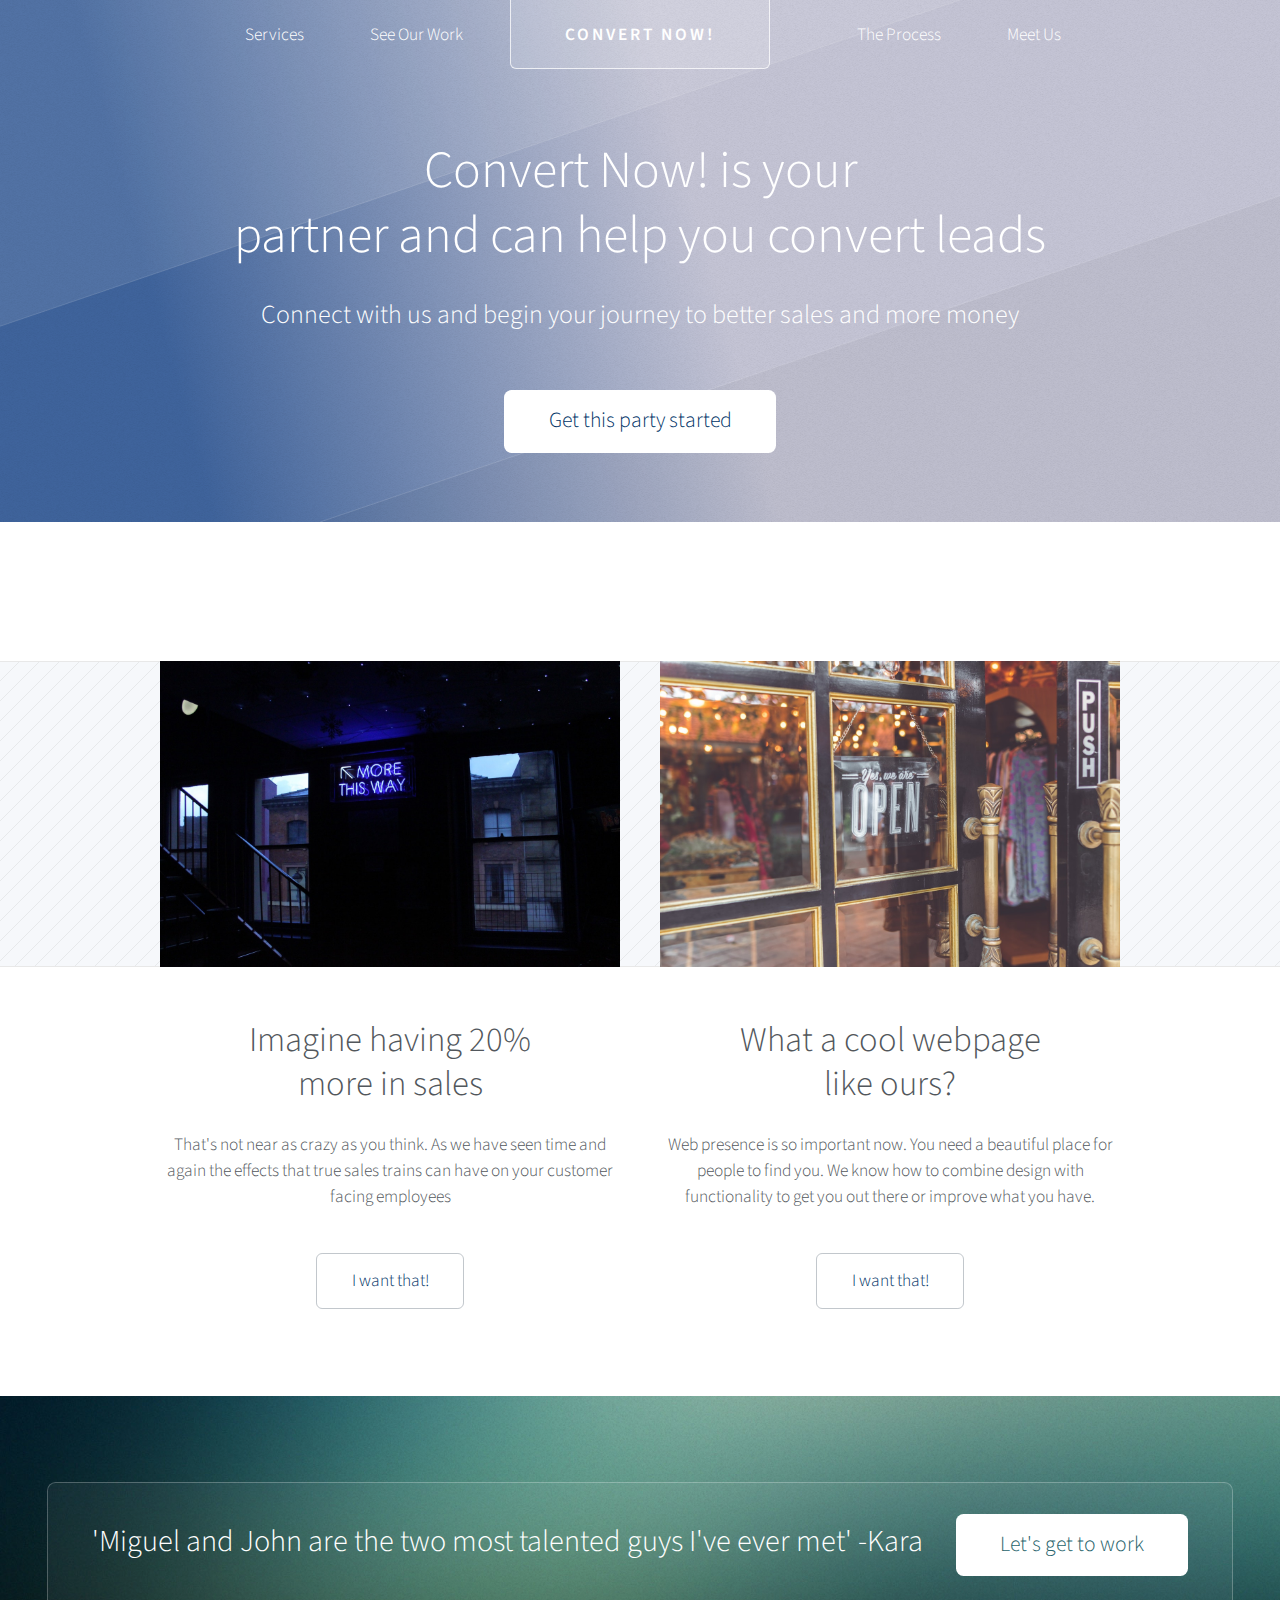
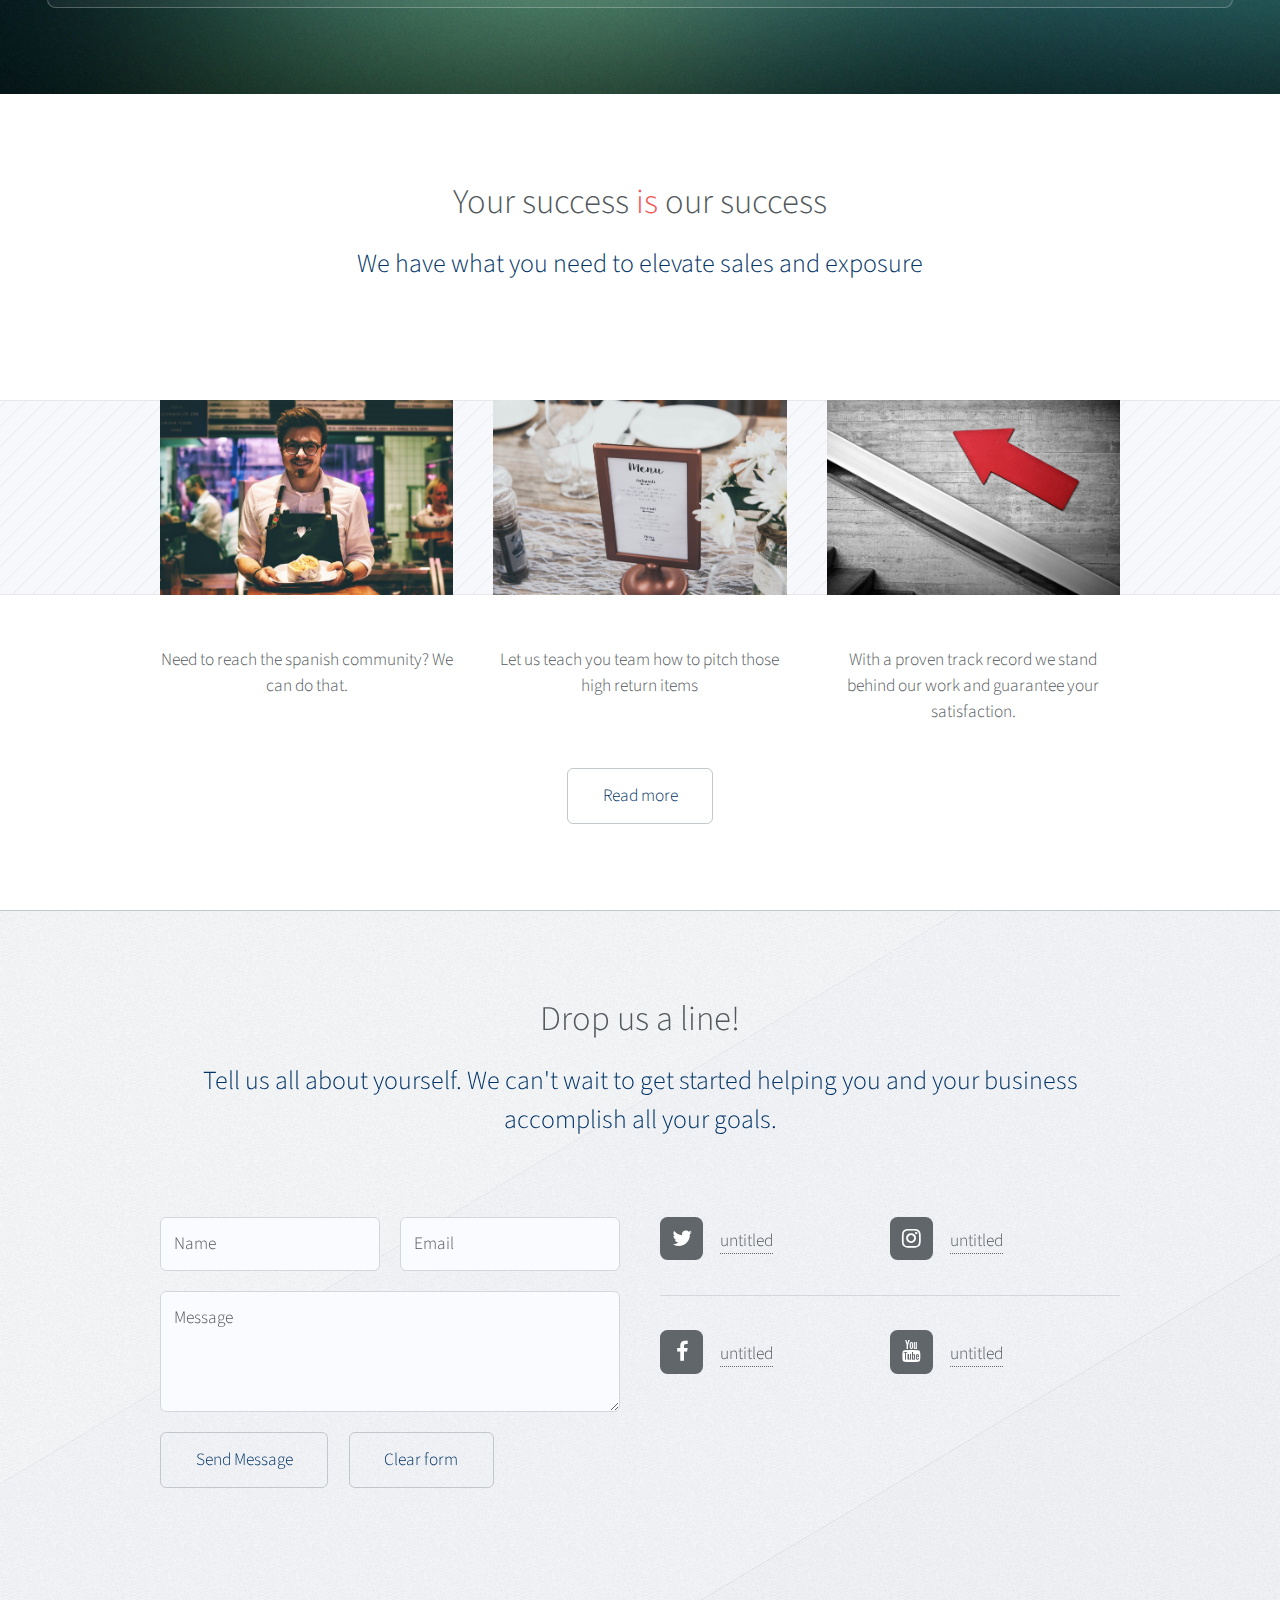
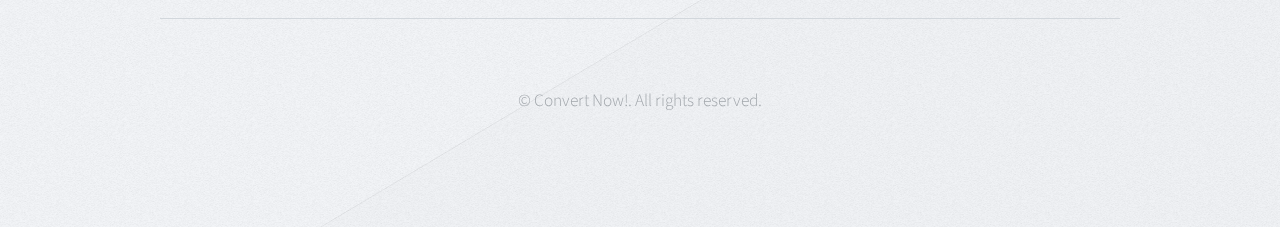
==== commit 667460c3: "filling content" ====
--- a/index.html
+++ b/index.html
@@ -68,32 +68,33 @@
 				<div class="row">
 					<section class="col-6 col-12-narrower feature">
 						<div class="image-wrapper first">
-							<a href="#" class="image featured first"><img src="images/morethisway.jpeg" alt="" /></a>
+							<a href="#footer" class="image featured first"><img src="images/morethisway.jpeg"
+									alt="" /></a>
 						</div>
 						<header>
-							<h2>Semper magna neque vel<br />
-								adipiscing curabitur</h2>
+							<h2>Imagine having 20%<br />
+								more in sales</h2>
 						</header>
-						<p>Lorem ipsum dolor sit amet consectetur et sed adipiscing elit. Curabitur vel
-							sem sit dolor neque semper magna. Lorem ipsum dolor sit amet consectetur et sed
-							adipiscing elit. Curabitur vel sem sit.</p>
+						<p>That's not near as crazy as you think. As we have seen time and again the effects that true
+							sales trains can have on your customer facing employees</p>
 						<ul class="actions">
-							<li><a href="#" class="button">Elevate my awareness</a></li>
+							<li><a href="#footer" class="button">I want that!</a></li>
 						</ul>
 					</section>
 					<section class="col-6 col-12-narrower feature">
 						<div class="image-wrapper">
-							<a href="#" class="image featured"><img src="images/opensign.jpeg" alt="" /></a>
+							<a href="#footer" class="image featured"><img src="images/opensign.jpeg" alt="" /></a>
 						</div>
 						<header>
-							<h2>Amet lorem ipsum dolor<br />
-								sit consequat magna</h2>
+							<h2>What a cool webpage<br />
+								like ours?</h2>
 						</header>
-						<p>Lorem ipsum dolor sit amet consectetur et sed adipiscing elit. Curabitur vel
-							sem sit dolor neque semper magna. Lorem ipsum dolor sit amet consectetur et sed
-							adipiscing elit. Curabitur vel sem sit.</p>
+						<p>Web presence is so important now. You need a beautiful place for people to find you. We know
+							how to combine design with functionality to get you out there or improve what you
+							have.
+						</p>
 						<ul class="actions">
-							<li><a href="#" class="button">Elevate my awareness</a></li>
+							<li><a href="#footer" class="button">I want that!</a></li>
 						</ul>
 					</section>
 				</div>
@@ -112,34 +113,31 @@
 		<div class="wrapper">
 			<section class="container">
 				<header class="major">
-					<h2>Sed magna consequat lorem curabitur tempus</h2>
-					<p>Elit aliquam vulputate egestas euismod nunc semper vehicula lorem blandit</p>
+					<h2>Your success <a class='highlight'>is</a> our success</h2>
+					<p>We have what you need to elevate sales and exposure</p>
 				</header>
 				<div class="row features">
 					<section class="col-4 col-12-narrower feature">
 						<div class="image-wrapper first">
 							<a href="#" class="image featured"><img src="images/waiter1.jpeg" alt="" /></a>
 						</div>
-						<p>Lorem ipsum dolor sit amet consectetur et sed adipiscing elit. Curabitur
-							vel sem sit dolor neque semper magna lorem ipsum.</p>
+						<p>Need to reach the spanish community? We can do that.</p>
 					</section>
 					<section class="col-4 col-12-narrower feature">
 						<div class="image-wrapper">
 							<a href="#" class="image featured"><img src="images/menu11.jpeg" alt="" /></a>
 						</div>
-						<p>Lorem ipsum dolor sit amet consectetur et sed adipiscing elit. Curabitur
-							vel sem sit dolor neque semper magna lorem ipsum.</p>
+						<p>Let us teach you team how to pitch those high return items</p>
 					</section>
 					<section class="col-4 col-12-narrower feature">
 						<div class="image-wrapper">
 							<a href="#" class="image featured"><img src="images/up222.jpeg" alt="" /></a>
 						</div>
-						<p>Lorem ipsum dolor sit amet consectetur et sed adipiscing elit. Curabitur
-							vel sem sit dolor neque semper magna lorem ipsum.</p>
+						<p>With a proven track record we stand behind our work and guarantee your satisfaction.</p>
 					</section>
 				</div>
 				<ul class="actions major">
-					<li><a href="#" class="button">Elevate my awareness</a></li>
+					<li><a href="#" class="button">Read more</a></li>
 				</ul>
 			</section>
 		</div>
--- a/assets/css/main.css
+++ b/assets/css/main.css
@@ -138,6 +138,11 @@
 		text-decoration: none;
 		border-bottom: dotted 1px #62676c;
 	}
+
+       .highlight {
+	       color: #f35858;
+	       border-bottom-color: white;
+        }
 
 		a:hover {
 			color: #f35858;
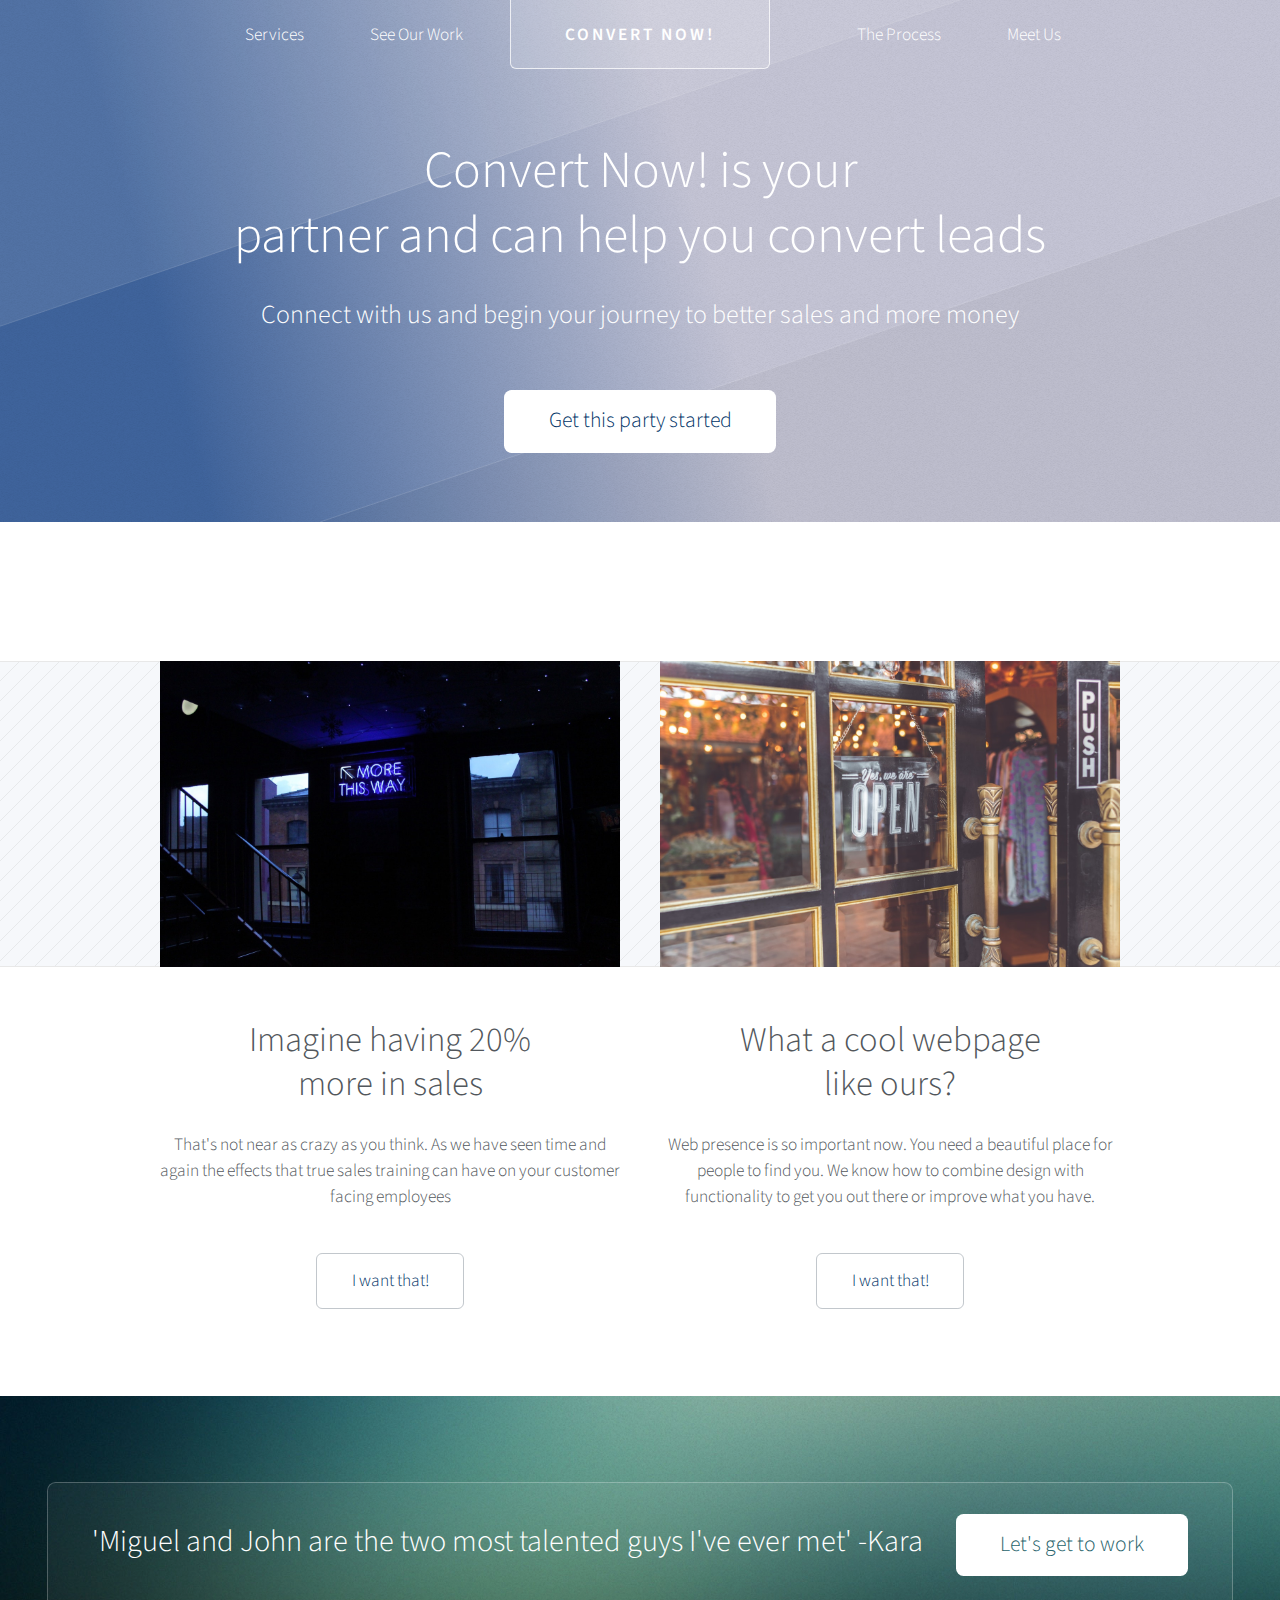
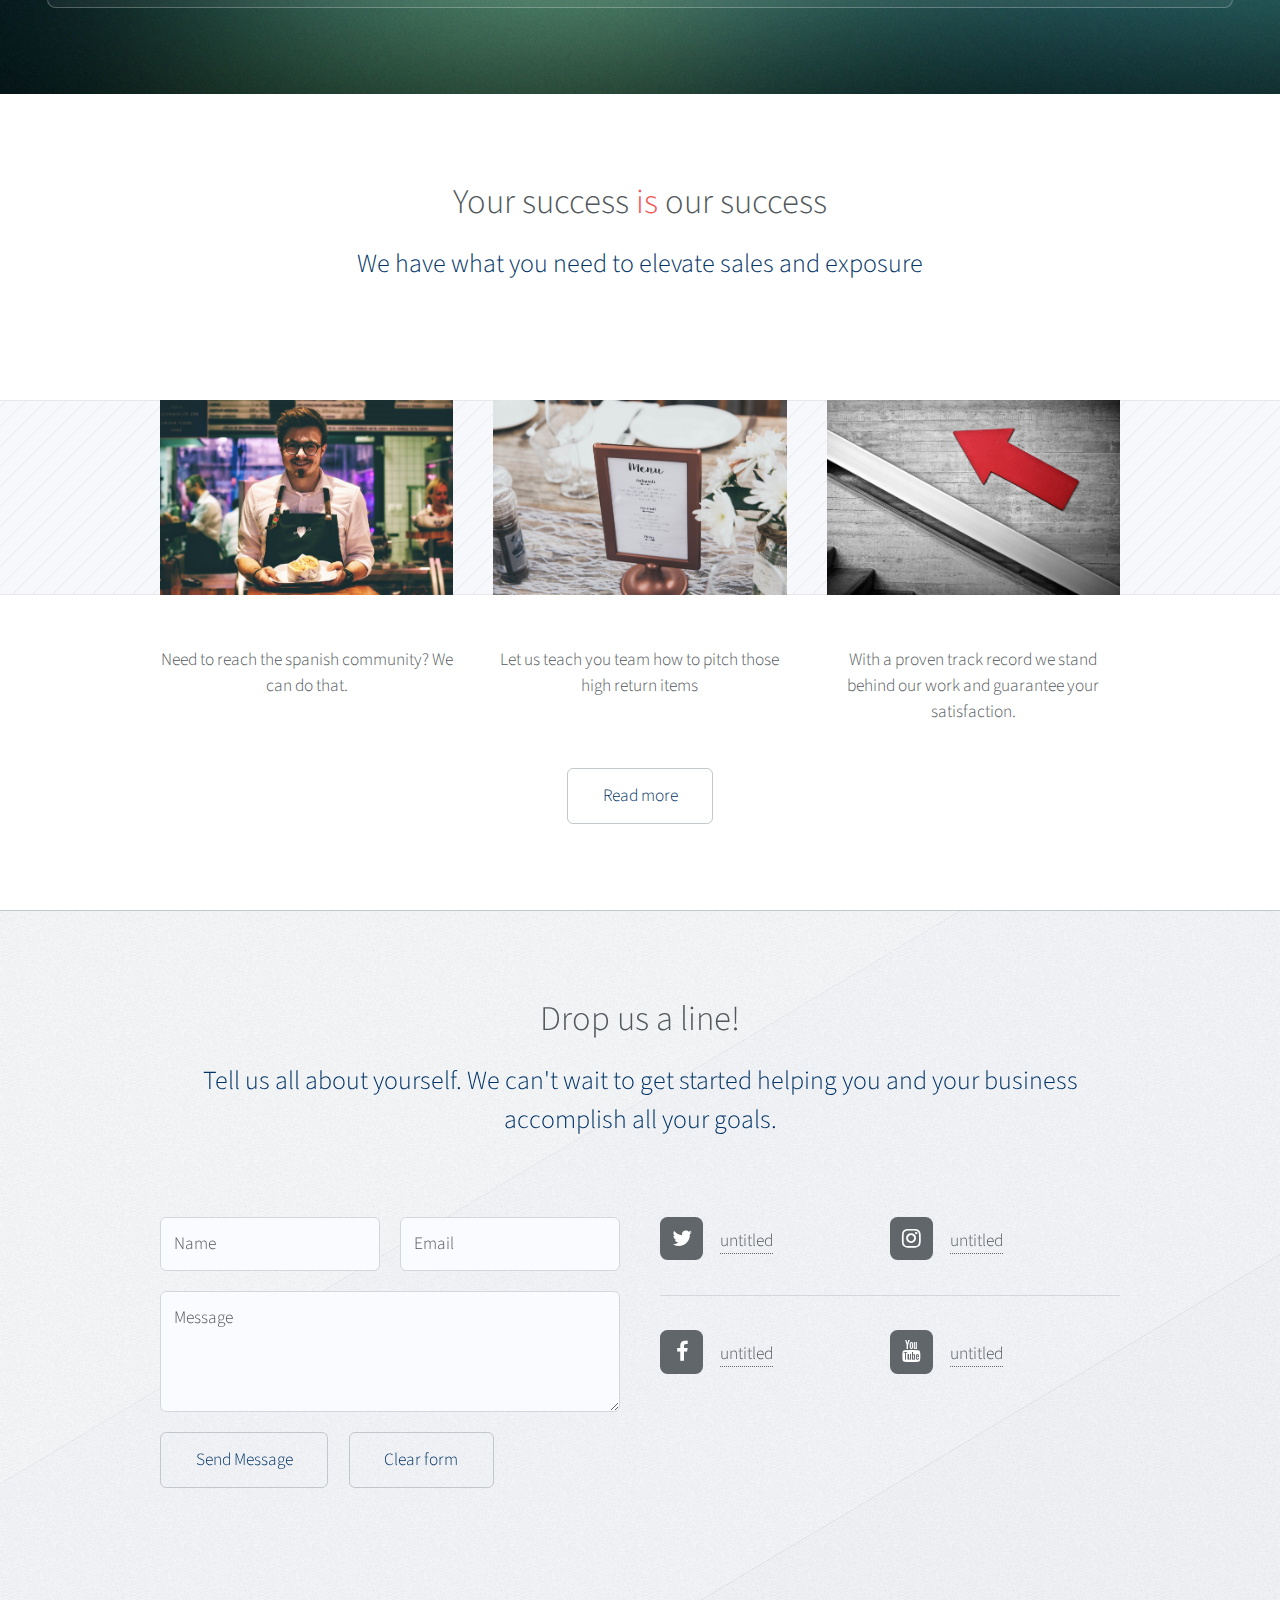
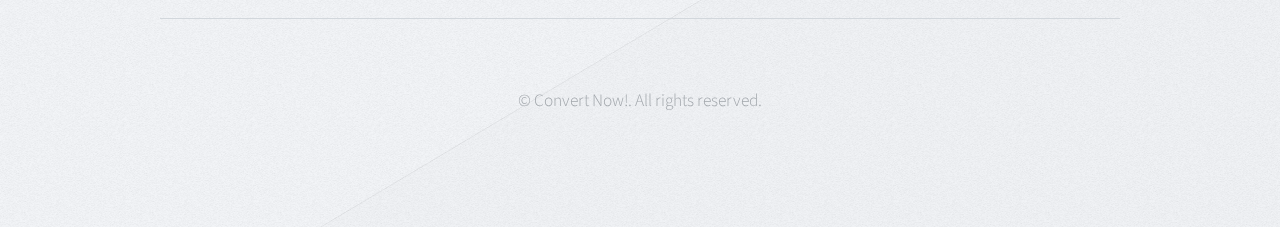
==== commit e85aafdb: "added content" ====
--- a/index.html
+++ b/index.html
@@ -3,6 +3,7 @@
 
 <head>
 	<title>Convert Now!</title>
+	<link rel="shortcut icon" type="image/png" href="git add./images/coverfavcon.png" />
 	<meta charset="utf-8" />
 	<meta name="viewport" content="width=device-width, initial-scale=1, user-scalable=no" />
 	<link rel="stylesheet" href="assets/css/main.css" />
@@ -76,7 +77,7 @@
 								more in sales</h2>
 						</header>
 						<p>That's not near as crazy as you think. As we have seen time and again the effects that true
-							sales trains can have on your customer facing employees</p>
+							sales training can have on your customer facing employees</p>
 						<ul class="actions">
 							<li><a href="#footer" class="button">I want that!</a></li>
 						</ul>
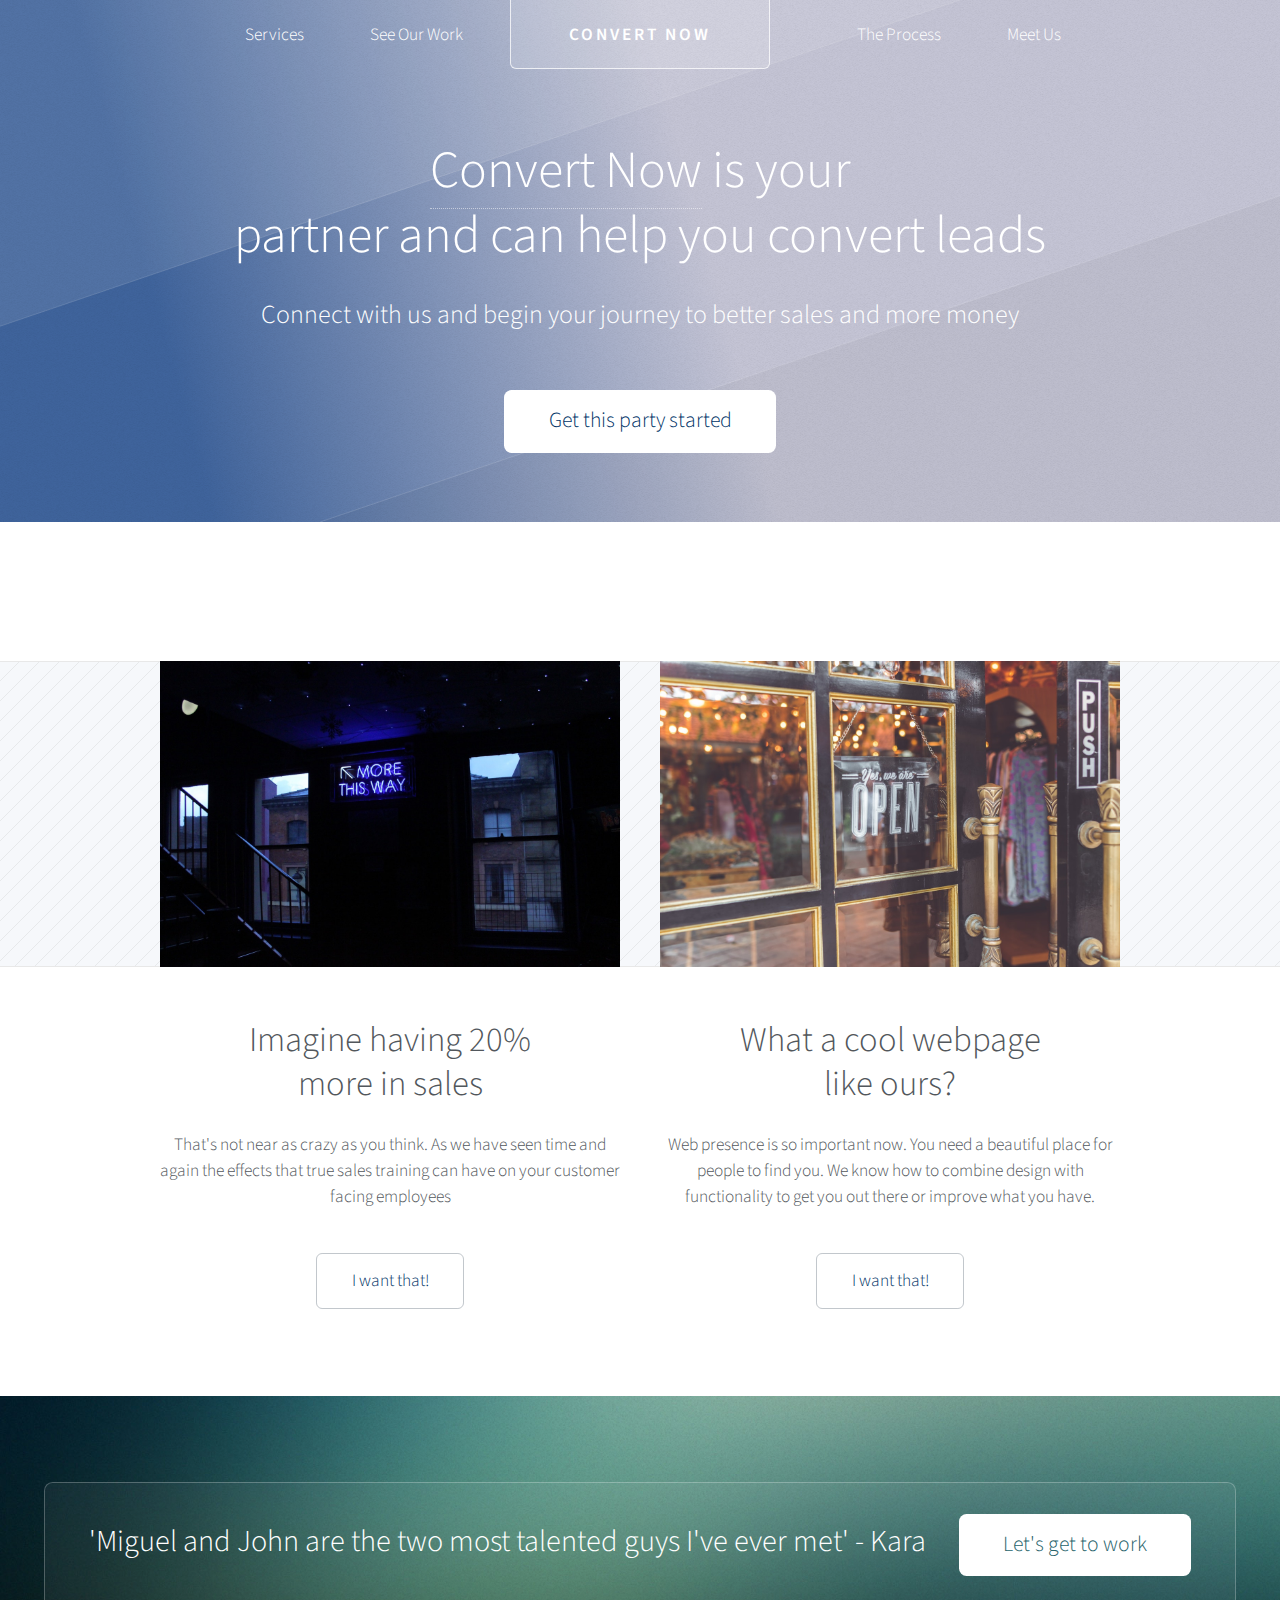
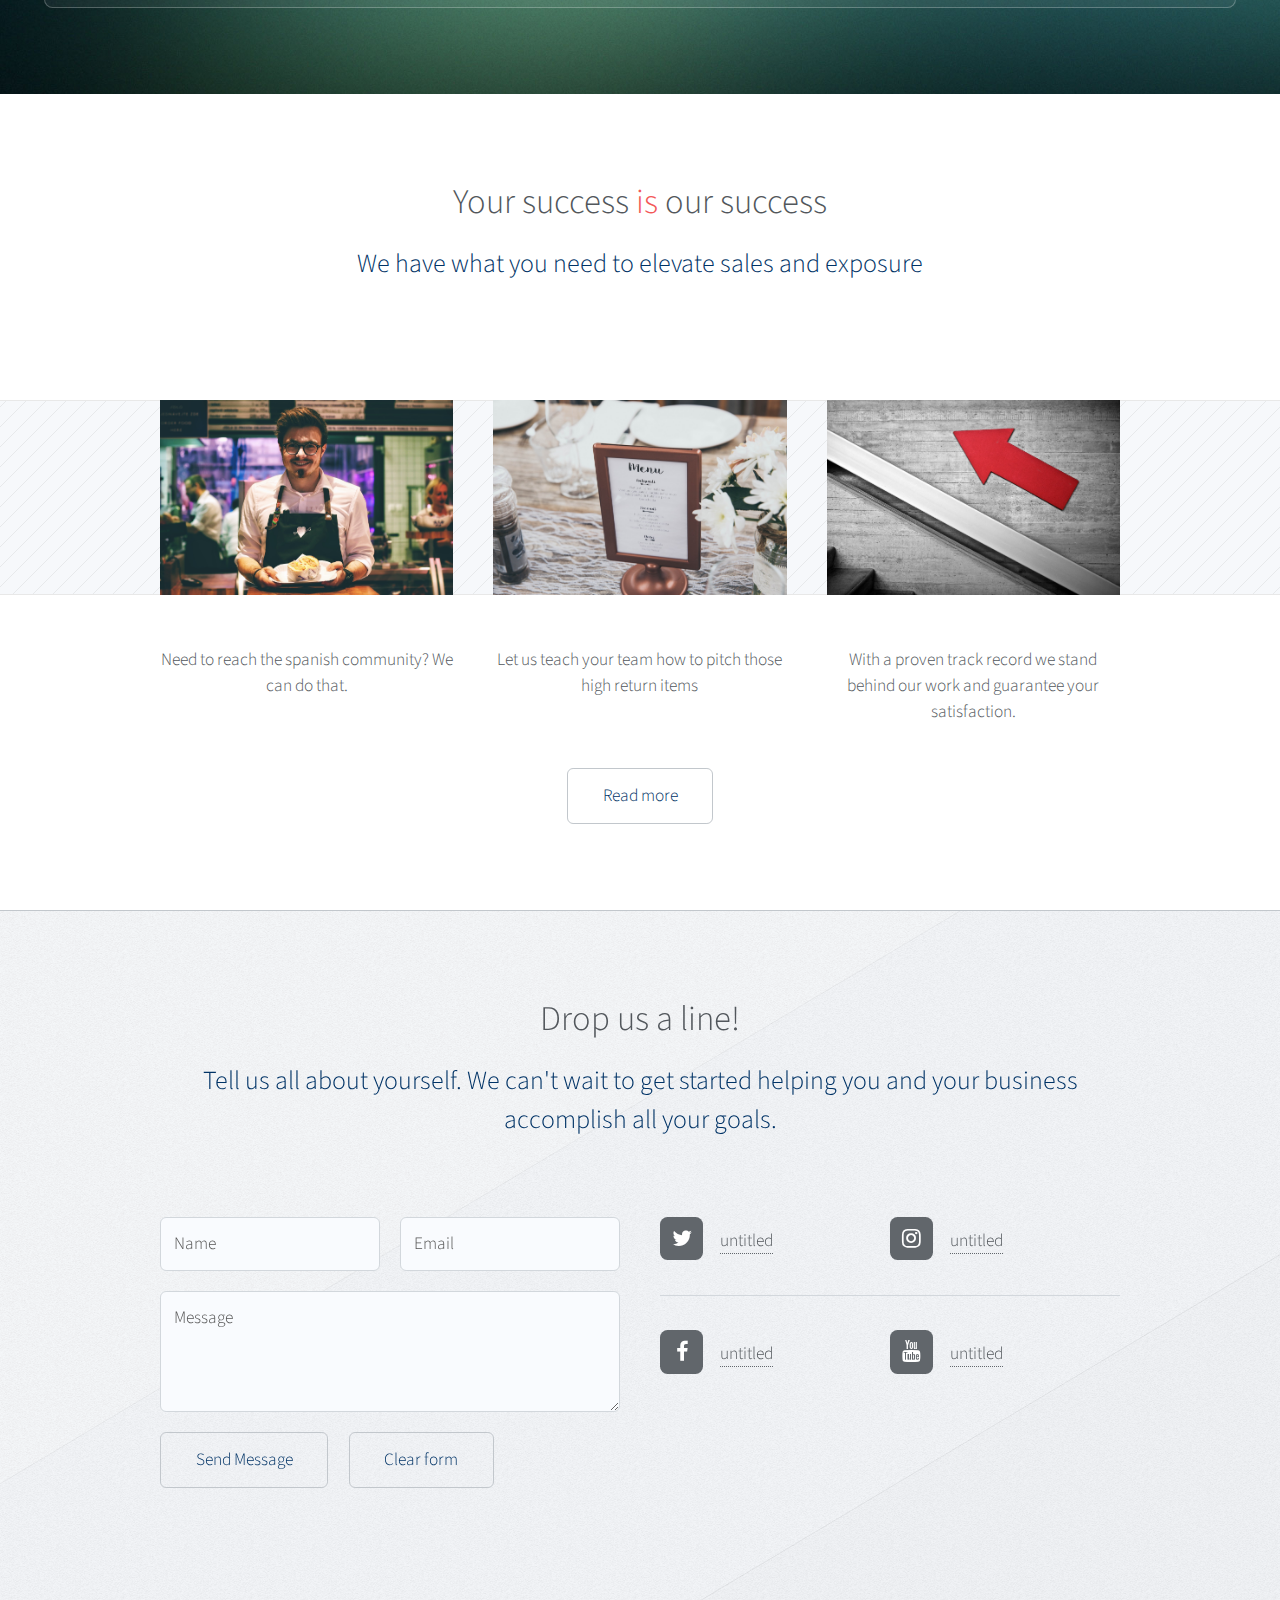
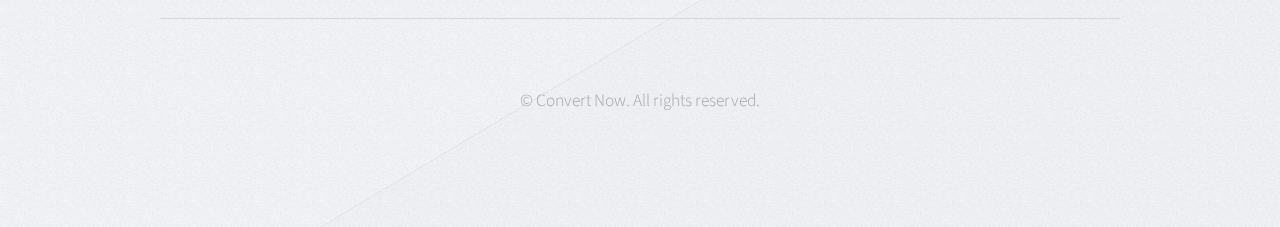
==== commit 7e3ab38d: "adding content" ====
--- a/index.html
+++ b/index.html
@@ -2,8 +2,8 @@
 <html>
 
 <head>
-	<title>Convert Now!</title>
-	<link rel="shortcut icon" type="image/png" href="git add./images/coverfavcon.png" />
+	<title>Convert Now</title>
+	<link rel="shortcut icon" type="image/png" href="/images/coverfavcon.png" />
 	<meta charset="utf-8" />
 	<meta name="viewport" content="width=device-width, initial-scale=1, user-scalable=no" />
 	<link rel="stylesheet" href="assets/css/main.css" />
@@ -17,7 +17,7 @@
 			<div id="header" class="container">
 
 				<!-- Logo -->
-				<h1 id="logo"><a href="index.html">Convert Now!</a></h1>
+				<h1 id="logo"><a href="index.html">Convert Now</a></h1>
 
 				<!-- Nav -->
 				<nav id="nav">
@@ -25,17 +25,11 @@
 						<li>
 							<a href="#">Services</a>
 							<ul>
-								<li><a href="#">Sales Intervention</a></li>
-								<li><a href="#">Websites</a></li>
-								<li><a href="#">Spanish Translation and Content</a></li>
+								<li><a href="see-our-work.html#SI">Sales Intervention</a></li>
+								<li><a href="see-our-work.html#WB">Websites & Mobile Apps</a></li>
+								<li><a href="see-our-work.html#SP">Spanish Translation and Content</a></li>
 								<li>
 									<a href="#">Internet Marketing</a>
-									<ul>
-										<li><a href="#">SEO PPC</a></li>
-										<li><a href="#">Google</a></li>
-										<li><a href="#">Facebook</a></li>
-										<li><a href="#">Instagram</a></li>
-									</ul>
 								<li><a href="#">Web Consulting</a></li>
 						</li>
 					</ul>
@@ -51,7 +45,7 @@
 			<!-- Hero -->
 			<section id="hero" class="container">
 				<header>
-					<h2>Convert Now! is your
+					<h2> <a href="index.html">Convert Now</a> is your
 						<br />
 						partner and can help you convert leads</h2>
 				</header>
@@ -105,7 +99,7 @@
 		<!-- Promo -->
 		<div id="promo-wrapper">
 			<section id="promo">
-				<h2>'Miguel and John are the two most talented guys I've ever met' -Kara</h2>
+				<h2>'Miguel and John are the two most talented guys I've ever met' - Kara</h2>
 				<a href="#footer" class="button">Let's get to work</a>
 			</section>
 		</div>
@@ -128,7 +122,7 @@
 						<div class="image-wrapper">
 							<a href="#" class="image featured"><img src="images/menu11.jpeg" alt="" /></a>
 						</div>
-						<p>Let us teach you team how to pitch those high return items</p>
+						<p>Let us teach your team how to pitch those high return items</p>
 					</section>
 					<section class="col-4 col-12-narrower feature">
 						<div class="image-wrapper">
@@ -193,7 +187,7 @@
 			</div>
 			<div id="copyright" class="container">
 				<ul class="menu">
-					<li>&copy; Convert Now!. All rights reserved.</li>
+					<li>&copy; Convert Now. All rights reserved.</li>
 				</ul>
 			</div>
 		</div>
--- a/assets/css/main.css
+++ b/assets/css/main.css
@@ -2022,7 +2022,6 @@
 		input[type="reset"]:hover,
 		button:hover,
 		.button:hover {
-			color: #;
 			border-color: rgba(243, 88, 88, 0.5);
 		}
 
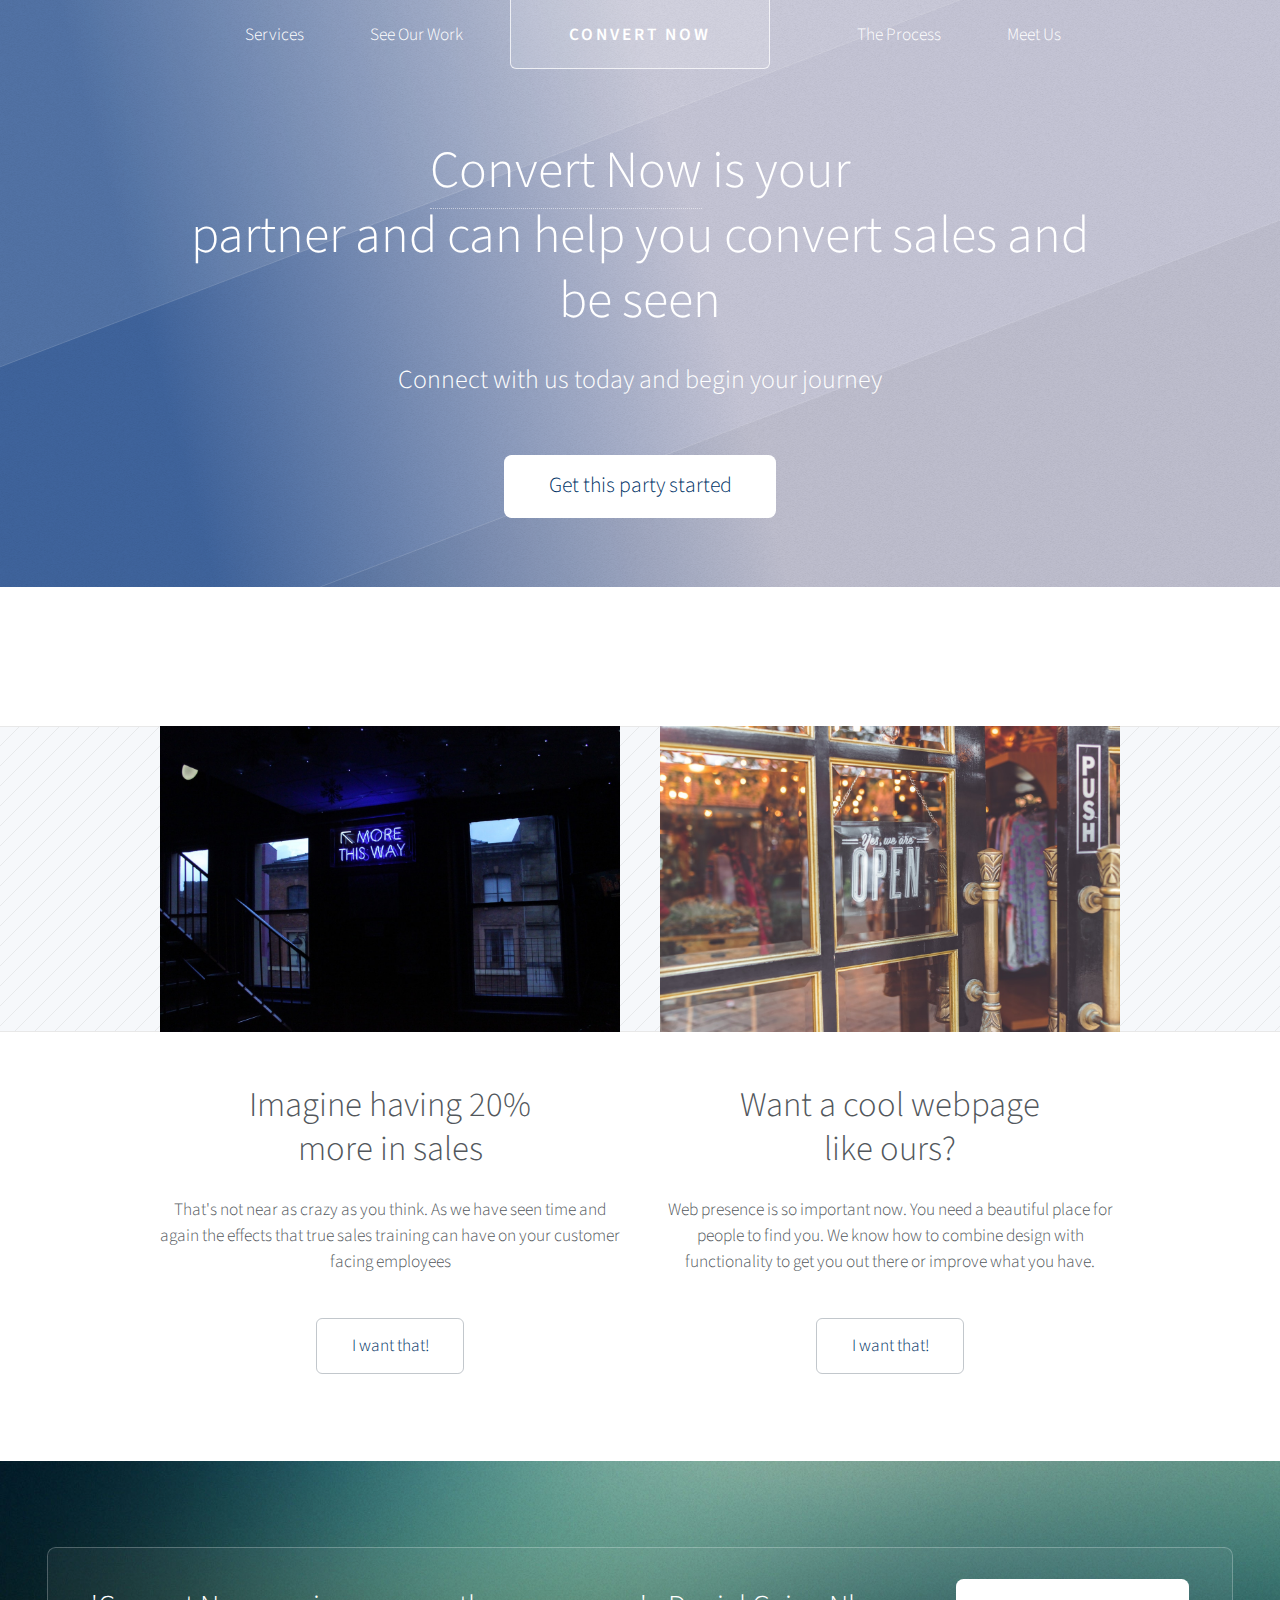
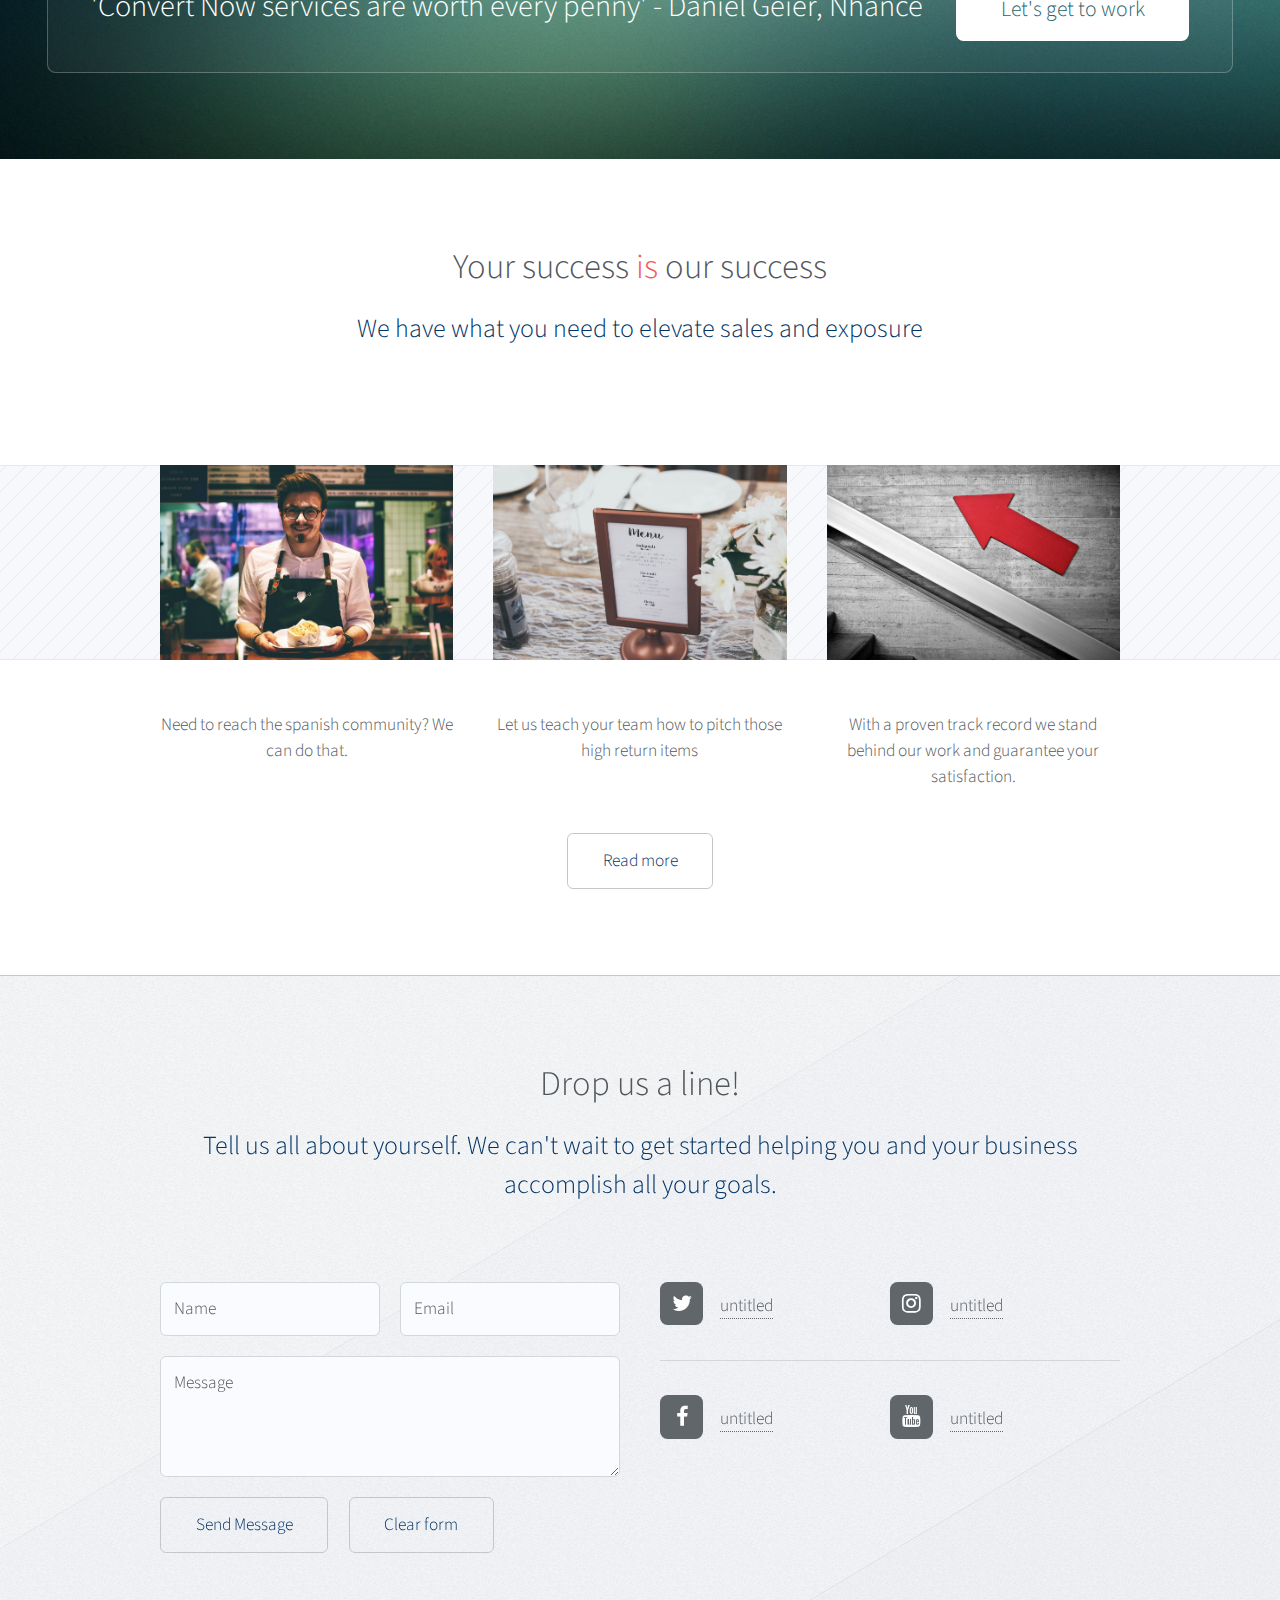
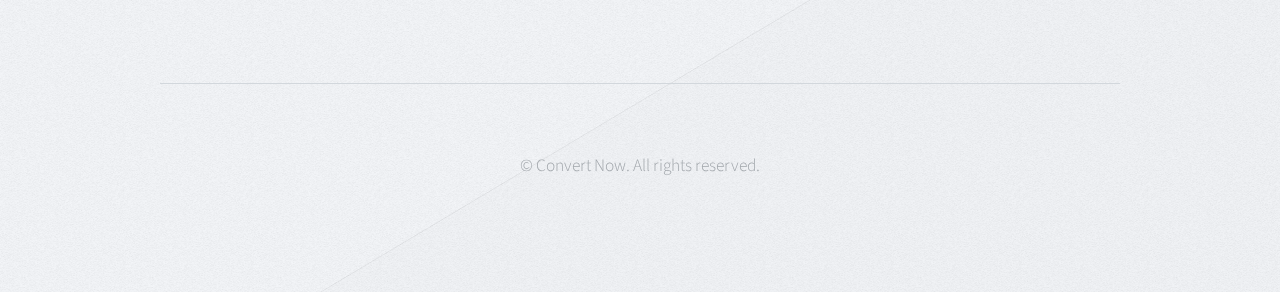
==== commit fb9b9db3: "adding more content" ====
--- a/index.html
+++ b/index.html
@@ -29,8 +29,8 @@
 								<li><a href="see-our-work.html#WB">Websites & Mobile Apps</a></li>
 								<li><a href="see-our-work.html#SP">Spanish Translation and Content</a></li>
 								<li>
-									<a href="#">Internet Marketing</a>
-								<li><a href="#">Web Consulting</a></li>
+									<a href="see-our-work.html#WM">Internet Marketing</a>
+								<li><a href="see-our-work.html#WC">Web Consulting</a></li>
 						</li>
 					</ul>
 					</li>
@@ -47,9 +47,9 @@
 				<header>
 					<h2> <a href="index.html">Convert Now</a> is your
 						<br />
-						partner and can help you convert leads</h2>
+						partner and can help you convert sales and be seen</h2>
 				</header>
-				<p>Connect with us and begin your journey to better sales and more money</p>
+				<p>Connect with us today and begin your journey </p>
 				<ul class="actions">
 					<li><a href="#footer" class="button">Get this party started</a></li>
 				</ul>
@@ -81,7 +81,7 @@
 							<a href="#footer" class="image featured"><img src="images/opensign.jpeg" alt="" /></a>
 						</div>
 						<header>
-							<h2>What a cool webpage<br />
+							<h2>Want a cool webpage<br />
 								like ours?</h2>
 						</header>
 						<p>Web presence is so important now. You need a beautiful place for people to find you. We know
@@ -99,7 +99,7 @@
 		<!-- Promo -->
 		<div id="promo-wrapper">
 			<section id="promo">
-				<h2>'Miguel and John are the two most talented guys I've ever met' - Kara</h2>
+				<h2>'Convert Now services are worth every penny' - Daniel Geier, Nhance</h2>
 				<a href="#footer" class="button">Let's get to work</a>
 			</section>
 		</div>
@@ -114,19 +114,22 @@
 				<div class="row features">
 					<section class="col-4 col-12-narrower feature">
 						<div class="image-wrapper first">
-							<a href="#" class="image featured"><img src="images/waiter1.jpeg" alt="" /></a>
+							<a href="see-our-work.html#SP" class="image featured"><img src="images/waiter1.jpeg"
+									alt="" /></a>
 						</div>
 						<p>Need to reach the spanish community? We can do that.</p>
 					</section>
 					<section class="col-4 col-12-narrower feature">
 						<div class="image-wrapper">
-							<a href="#" class="image featured"><img src="images/menu11.jpeg" alt="" /></a>
+							<a href="see-our-work.html#SI" class="image featured"><img src="images/menu11.jpeg"
+									alt="" /></a>
 						</div>
 						<p>Let us teach your team how to pitch those high return items</p>
 					</section>
 					<section class="col-4 col-12-narrower feature">
 						<div class="image-wrapper">
-							<a href="#" class="image featured"><img src="images/up222.jpeg" alt="" /></a>
+							<a href="see-our-work.html" class="image featured"><img src="images/up222.jpeg"
+									alt="" /></a>
 						</div>
 						<p>With a proven track record we stand behind our work and guarantee your satisfaction.</p>
 					</section>
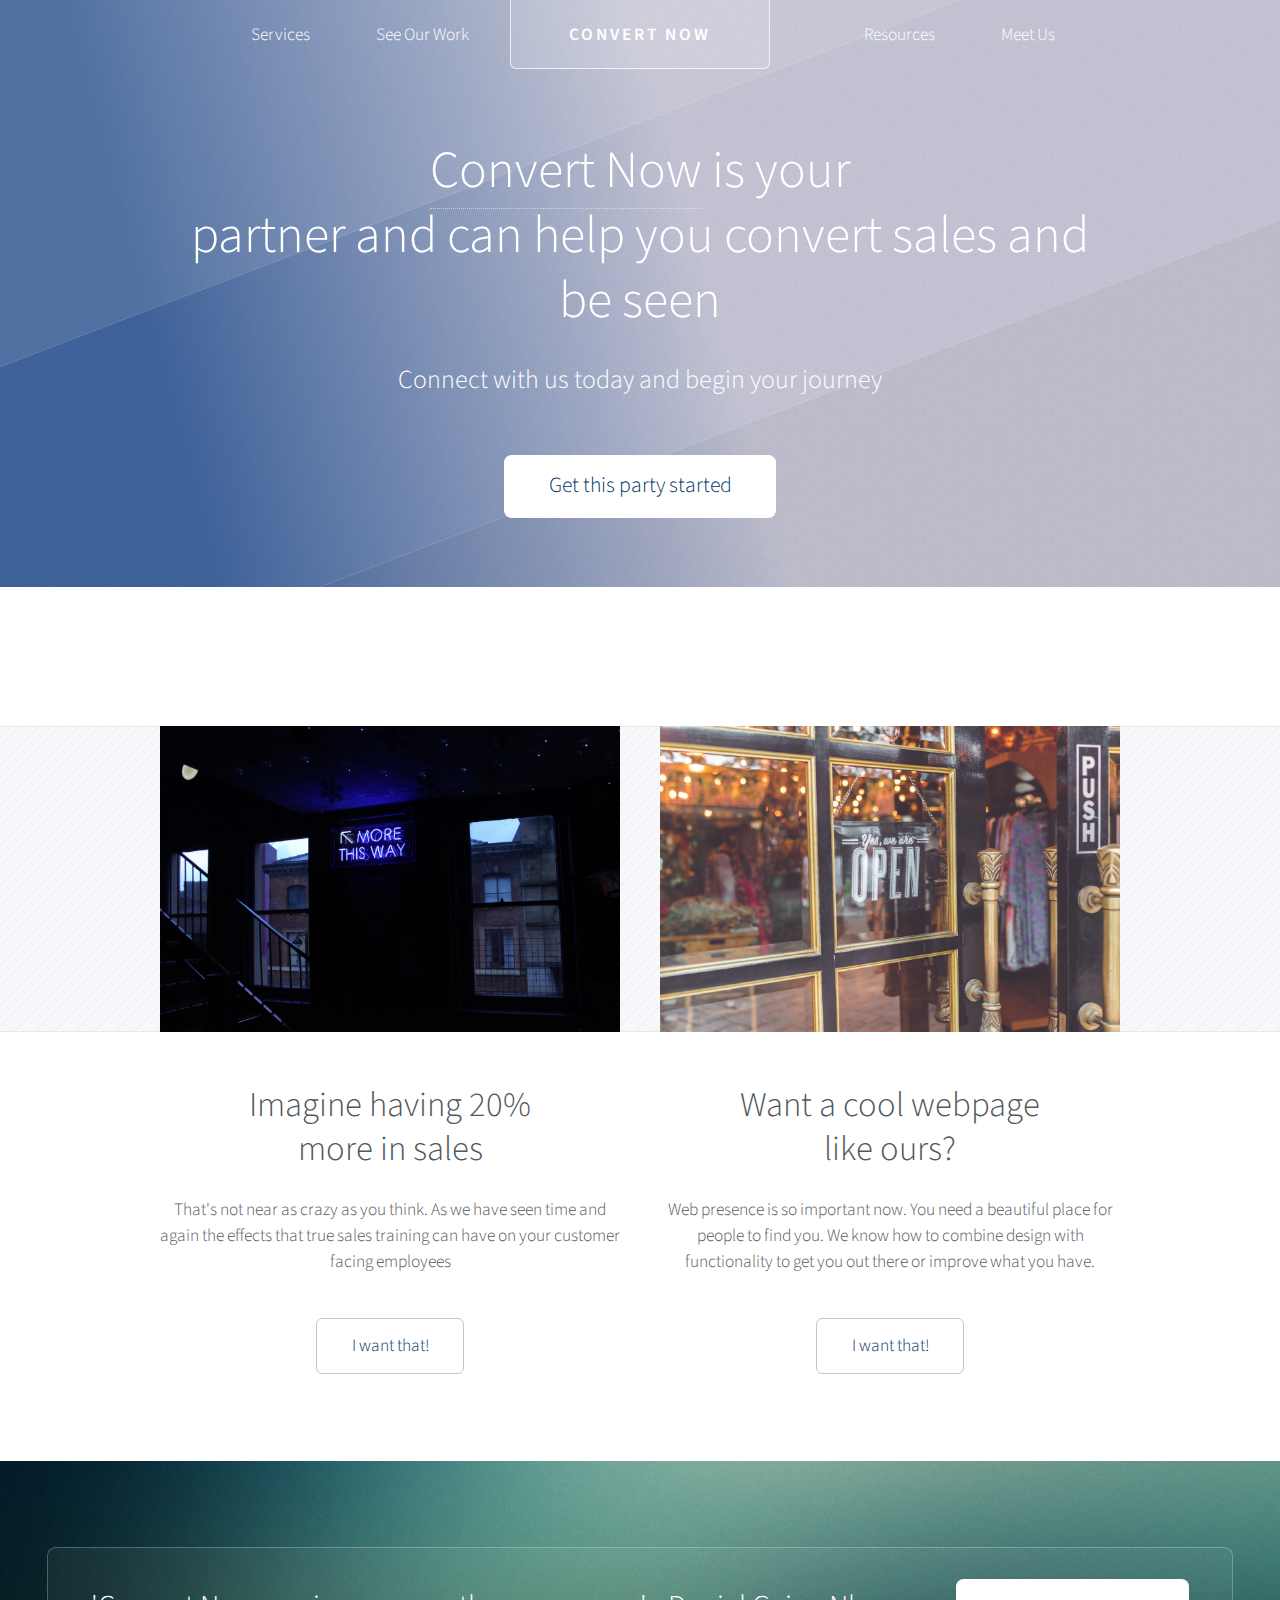
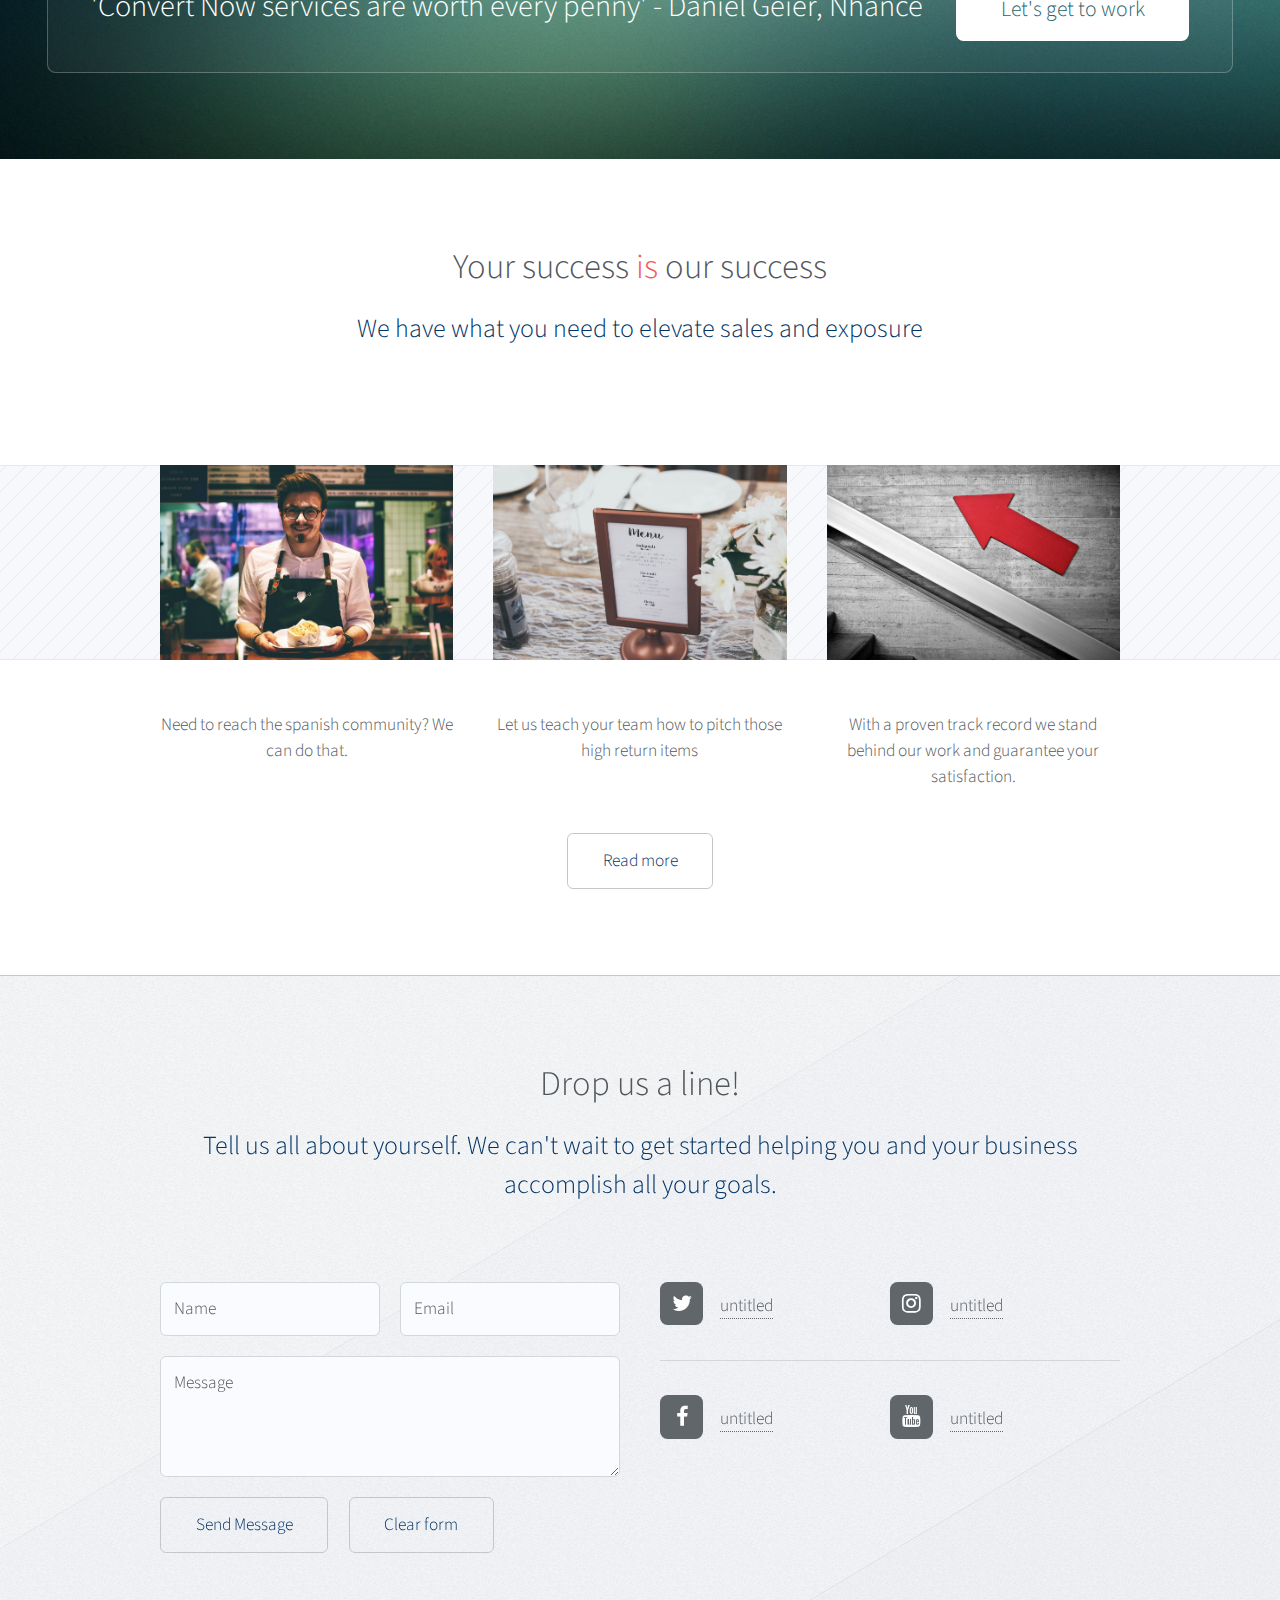
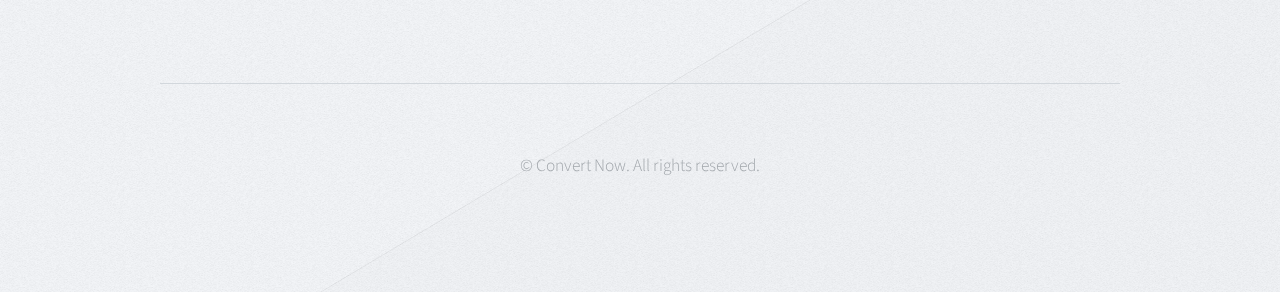
==== commit 9e1c7eda: "small fixes to wording" ====
--- a/index.html
+++ b/index.html
@@ -35,7 +35,7 @@
 					</ul>
 					</li>
 					<li><a href="see-our-work.html">See Our Work</a></li>
-					<li class="break"><a href="the-process.html">The Process</a></li>
+					<li class="break"><a href="the-process.html">Resources</a></li>
 					<li><a href="meet-us.html">Meet Us</a></li>
 					</ul>
 				</nav>
